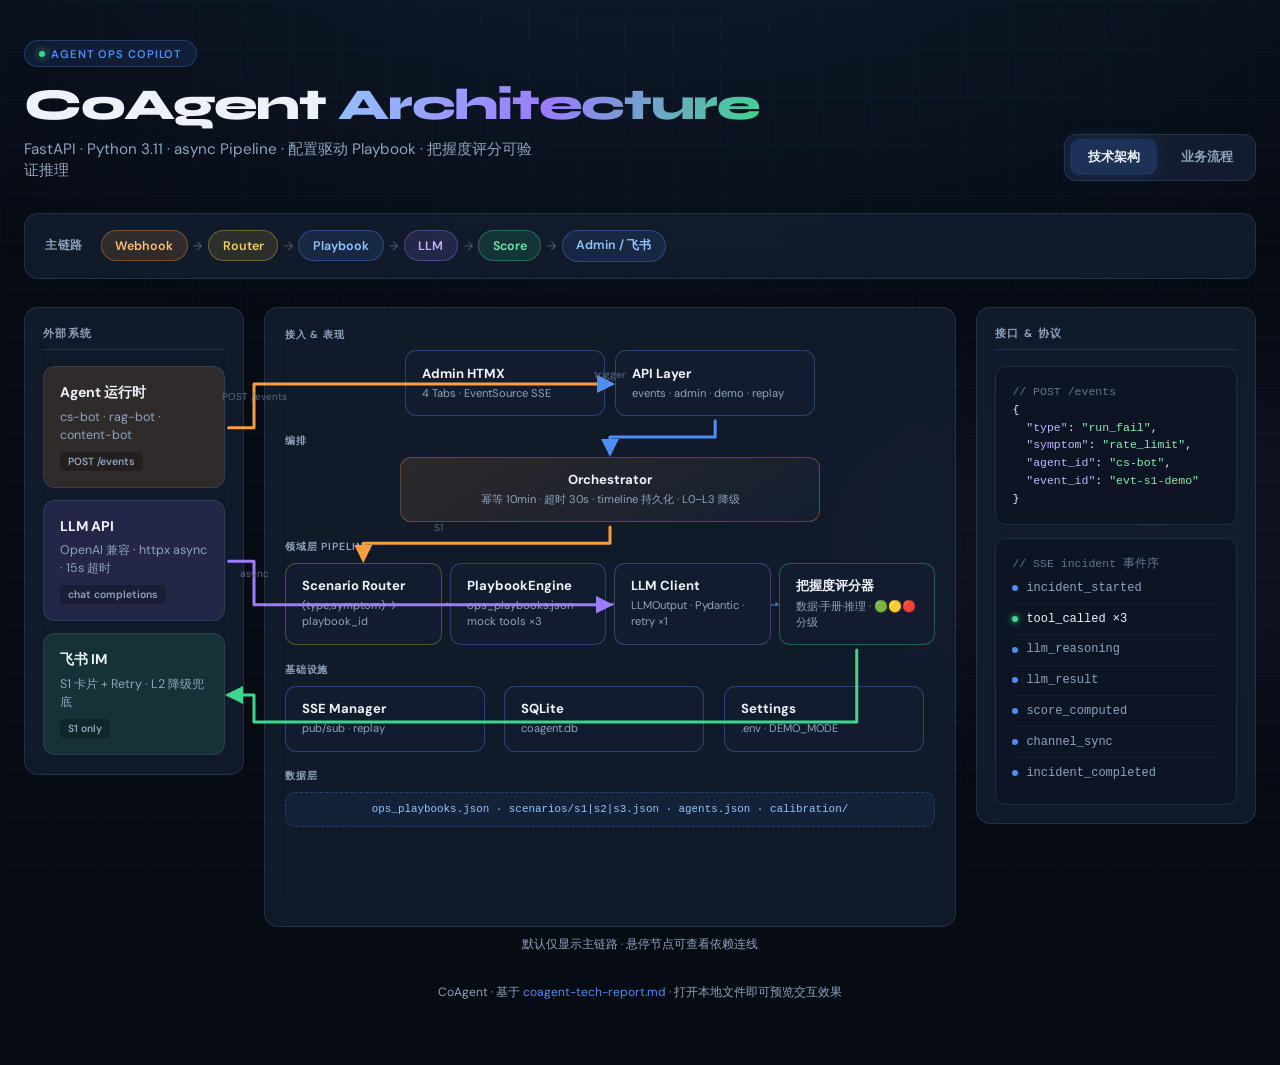
==== docs/diagrams/coagent-architecture.html @ 75ceb6d6 "docs: 中文化开发部署测试文档 与介绍材料术语保持一致，便于本地演示与验收时直接对照中文表述。  Co-authored-by: Cursor <cursoragent@cursor.com>" ====
<!DOCTYPE html>
<html lang="zh-CN">
<head>
  <meta charset="UTF-8" />
  <meta name="viewport" content="width=device-width, initial-scale=1.0" />
  <title>CoAgent · 技术架构</title>
  <link rel="preconnect" href="https://fonts.googleapis.com" />
  <link rel="preconnect" href="https://fonts.gstatic.com" crossorigin />
  <link href="https://fonts.googleapis.com/css2?family=DM+Sans:ital,opsz,wght@0,9..40,400;0,9..40,500;0,9..40,600;0,9..40,700;1,9..40,400&family=Syne:wght@600;700;800&display=swap" rel="stylesheet" />
  <style>
    :root {
      --bg: #070b12;
      --bg-grid: rgba(59, 130, 246, 0.04);
      --surface: rgba(22, 32, 50, 0.72);
      --surface-solid: #121c2e;
      --border: rgba(100, 130, 180, 0.22);
      --text: #eef2f8;
      --muted: #8fa3be;
      --accent: #4d8ef7;
      --accent-glow: rgba(77, 142, 247, 0.35);
      --orange: #f59e42;
      --orange-soft: rgba(245, 158, 66, 0.14);
      --purple: #9b7bff;
      --purple-soft: rgba(155, 123, 255, 0.14);
      --green: #3dd68c;
      --green-soft: rgba(61, 214, 140, 0.14);
      --yellow: #e8c547;
      --yellow-soft: rgba(232, 197, 71, 0.12);
      --code-bg: #0d1524;
      --radius: 14px;
      --font: "DM Sans", "PingFang SC", "Hiragino Sans GB", sans-serif;
      --display: "Syne", "PingFang SC", sans-serif;
    }

    * { box-sizing: border-box; margin: 0; padding: 0; }

    body {
      font-family: var(--font);
      background: var(--bg);
      color: var(--text);
      min-height: 100vh;
      overflow-x: hidden;
    }

    body::before {
      content: "";
      position: fixed;
      inset: 0;
      background:
        radial-gradient(ellipse 80% 50% at 50% -10%, rgba(77, 142, 247, 0.12), transparent),
        radial-gradient(ellipse 40% 30% at 90% 60%, rgba(155, 123, 255, 0.08), transparent),
        linear-gradient(var(--bg-grid) 1px, transparent 1px),
        linear-gradient(90deg, var(--bg-grid) 1px, transparent 1px);
      background-size: auto, auto, 48px 48px, 48px 48px;
      pointer-events: none;
      z-index: 0;
    }

    .wrap {
      position: relative;
      z-index: 1;
      max-width: 1440px;
      margin: 0 auto;
      padding: 2.5rem 1.5rem 4rem;
    }

    /* ── Header ── */
    header {
      display: flex;
      flex-wrap: wrap;
      align-items: flex-end;
      justify-content: space-between;
      gap: 1.5rem;
      margin-bottom: 2rem;
    }

    .badge {
      display: inline-flex;
      align-items: center;
      gap: 0.4rem;
      font-size: 0.7rem;
      font-weight: 600;
      letter-spacing: 0.08em;
      text-transform: uppercase;
      color: var(--accent);
      background: rgba(77, 142, 247, 0.1);
      border: 1px solid rgba(77, 142, 247, 0.28);
      padding: 0.35rem 0.85rem;
      border-radius: 999px;
      margin-bottom: 0.85rem;
    }

    .badge-dot {
      width: 6px;
      height: 6px;
      border-radius: 50%;
      background: var(--green);
      box-shadow: 0 0 8px var(--green);
      animation: pulse 2s ease infinite;
    }

    @keyframes pulse {
      0%, 100% { opacity: 1; }
      50% { opacity: 0.45; }
    }

    h1 {
      font-family: var(--display);
      font-size: clamp(2rem, 4vw, 2.75rem);
      font-weight: 800;
      letter-spacing: -0.03em;
      line-height: 1.1;
    }

    h1 em {
      font-style: normal;
      background: linear-gradient(120deg, #93c5fd 0%, #9b7bff 50%, #3dd68c 100%);
      -webkit-background-clip: text;
      background-clip: text;
      color: transparent;
    }

    .subtitle {
      margin-top: 0.6rem;
      color: var(--muted);
      font-size: 0.95rem;
      max-width: 520px;
    }

    .view-tabs {
      display: flex;
      gap: 0.35rem;
      background: var(--surface-solid);
      border: 1px solid var(--border);
      border-radius: 12px;
      padding: 0.3rem;
    }

    .view-tabs button {
      font-family: var(--font);
      font-size: 0.82rem;
      font-weight: 600;
      padding: 0.55rem 1.1rem;
      border: none;
      border-radius: 9px;
      background: transparent;
      color: var(--muted);
      cursor: pointer;
      transition: all 0.2s;
    }

    .view-tabs button.active {
      background: rgba(77, 142, 247, 0.2);
      color: var(--text);
      box-shadow: 0 0 20px rgba(77, 142, 247, 0.15);
    }

    /* ── Pipeline strip ── */
    .pipeline-strip {
      display: flex;
      align-items: center;
      flex-wrap: wrap;
      gap: 0.35rem;
      margin-bottom: 1.75rem;
      padding: 1rem 1.25rem;
      background: var(--surface);
      backdrop-filter: blur(12px);
      border: 1px solid var(--border);
      border-radius: var(--radius);
    }

    .pipeline-label {
      font-size: 0.72rem;
      font-weight: 600;
      text-transform: uppercase;
      letter-spacing: 0.06em;
      color: var(--muted);
      margin-right: 0.75rem;
    }

    .chip {
      font-size: 0.78rem;
      font-weight: 600;
      padding: 0.4rem 0.85rem;
      border-radius: 999px;
      border: 1px solid transparent;
      cursor: default;
      transition: transform 0.2s, box-shadow 0.2s;
    }

    .chip:hover { transform: translateY(-2px); }

    .chip.orange { background: var(--orange-soft); border-color: rgba(245,158,66,0.35); color: #fbbf72; }
    .chip.yellow { background: var(--yellow-soft); border-color: rgba(232,197,71,0.35); color: #f0d060; }
    .chip.blue { background: rgba(77,142,247,0.12); border-color: rgba(77,142,247,0.35); color: #93c5fd; }
    .chip.purple { background: var(--purple-soft); border-color: rgba(155,123,255,0.35); color: #c4b5fd; }
    .chip.green { background: var(--green-soft); border-color: rgba(61,214,140,0.35); color: #6ee7a8; }

    .arrow-sep {
      color: var(--muted);
      font-size: 0.75rem;
      opacity: 0.5;
      user-select: none;
    }

    /* ── Main canvas ── */
    .canvas {
      display: none;
      position: relative;
    }

    .canvas.active { display: block; }

    .arch-canvas {
      position: relative;
    }

    .arch-grid {
      display: grid;
      grid-template-columns: 220px 1fr 280px;
      gap: 1.25rem;
      align-items: start;
      position: relative;
      z-index: 1;
    }

    @media (max-width: 1100px) {
      .arch-grid { grid-template-columns: 1fr; }
    }

    .panel {
      background: var(--surface);
      backdrop-filter: blur(14px);
      border: 1px solid var(--border);
      border-radius: var(--radius);
      padding: 1.15rem;
    }

    .panel-title {
      font-size: 0.68rem;
      font-weight: 700;
      text-transform: uppercase;
      letter-spacing: 0.1em;
      color: var(--muted);
      margin-bottom: 1rem;
      padding-bottom: 0.5rem;
      border-bottom: 1px solid var(--border);
    }

    /* External nodes */
    .ext-node {
      position: relative;
      z-index: 3;
      padding: 1rem;
      border-radius: 12px;
      border: 1px solid var(--border);
      margin-bottom: 0.75rem;
      cursor: pointer;
      transition: border-color 0.25s, box-shadow 0.25s, transform 0.25s;
    }

    .ext-node:last-child { margin-bottom: 0; }

    .ext-node:hover, .ext-node.highlight {
      transform: translateX(4px);
      box-shadow: -4px 0 0 var(--accent);
    }

    .ext-node.orange { background: var(--orange-soft); }
    .ext-node.purple { background: var(--purple-soft); }
    .ext-node.green { background: var(--green-soft); }

    .ext-node h3 {
      font-size: 0.88rem;
      font-weight: 700;
      margin-bottom: 0.35rem;
    }

    .ext-node p {
      font-size: 0.78rem;
      color: var(--muted);
      line-height: 1.45;
    }

    .ext-node .tag {
      display: inline-block;
      margin-top: 0.5rem;
      font-size: 0.65rem;
      font-weight: 600;
      padding: 0.2rem 0.5rem;
      border-radius: 4px;
      background: rgba(0,0,0,0.25);
      color: var(--muted);
    }

    /* CoAgent core */
    .core {
      position: relative;
      padding: 1.25rem;
      min-height: 620px;
    }

    .layer {
      margin-bottom: 1.1rem;
    }

    .layer-label {
      font-size: 0.65rem;
      font-weight: 600;
      text-transform: uppercase;
      letter-spacing: 0.08em;
      color: var(--muted);
      margin-bottom: 0.55rem;
    }

    .layer-row {
      display: flex;
      flex-wrap: wrap;
      gap: 0.65rem;
      justify-content: center;
    }

    .node {
      position: relative;
      z-index: 3;
      min-width: 130px;
      max-width: 200px;
      flex: 1;
      padding: 0.85rem 1rem;
      border-radius: 11px;
      border: 1px solid var(--border);
      background: var(--surface-solid);
      cursor: pointer;
      transition: all 0.25s;
    }

    .node:hover, .node.highlight {
      border-color: var(--accent);
      box-shadow: 0 0 24px var(--accent-glow);
      z-index: 2;
    }

    .node.hero {
      flex: 1 1 100%;
      max-width: 420px;
      text-align: center;
      border-color: rgba(245, 158, 66, 0.4);
      background: linear-gradient(145deg, rgba(245,158,66,0.12), rgba(22,32,50,0.9));
    }

    .node.hero.highlight {
      box-shadow: 0 0 32px rgba(245, 158, 66, 0.25);
      border-color: var(--orange);
    }

    .node-name {
      font-size: 0.82rem;
      font-weight: 700;
      margin-bottom: 0.25rem;
    }

    .node-desc {
      font-size: 0.7rem;
      color: var(--muted);
      line-height: 1.4;
    }

    .node.orange { border-color: rgba(245,158,66,0.3); }
    .node.yellow { border-color: rgba(232,197,71,0.3); }
    .node.blue { border-color: rgba(77,142,247,0.35); }
    .node.purple { border-color: rgba(155,123,255,0.35); }
    .node.green { border-color: rgba(61,214,140,0.35); }

    .pipeline-row {
      display: grid;
      grid-template-columns: repeat(4, 1fr);
      gap: 0.5rem;
      position: relative;
      z-index: 3;
    }

    .pipeline-track {
      position: relative;
    }

    .pipeline-track::before {
      content: "";
      position: absolute;
      left: 6%;
      right: 6%;
      top: 50%;
      height: 2px;
      background: linear-gradient(
        90deg,
        rgba(77, 142, 247, 0.05),
        rgba(77, 142, 247, 0.45) 20%,
        rgba(77, 142, 247, 0.45) 80%,
        rgba(77, 142, 247, 0.05)
      );
      z-index: 1;
      pointer-events: none;
    }

    .pipeline-row .node:not(:last-child)::after {
      content: "▸";
      position: absolute;
      right: -0.62rem;
      top: 50%;
      transform: translateY(-52%);
      font-size: 0.65rem;
      color: rgba(147, 197, 253, 0.55);
      z-index: 4;
      pointer-events: none;
    }

    .arch-hint {
      margin-top: 0.65rem;
      font-size: 0.72rem;
      color: var(--muted);
      text-align: center;
    }

    @media (max-width: 700px) {
      .pipeline-row { grid-template-columns: 1fr 1fr; }
    }

    .pipeline-row .node { max-width: none; min-width: 0; }

    .infra-row {
      display: grid;
      grid-template-columns: repeat(3, 1fr);
      gap: 0.5rem;
    }

    .data-bar {
      position: relative;
      z-index: 3;
      margin-top: 0.5rem;
      padding: 0.65rem 1rem;
      border-radius: 10px;
      background: rgba(77, 142, 247, 0.08);
      border: 1px dashed rgba(77, 142, 247, 0.3);
      font-size: 0.68rem;
      color: #93c5fd;
      text-align: center;
      font-family: ui-monospace, "Cascadia Code", monospace;
    }

    /* SVG overlay — behind nodes */
    .svg-layer {
      position: absolute;
      inset: 0;
      width: 100%;
      height: 100%;
      pointer-events: none;
      overflow: visible;
      z-index: 2;
    }

    .flow-line {
      fill: none;
      stroke-linecap: round;
      stroke-linejoin: round;
      transition: opacity 0.25s, stroke-width 0.25s;
    }

    .flow-line.kind-primary {
      stroke-width: 2.5;
      opacity: 0.72;
    }

    .flow-line.kind-secondary,
    .flow-line.kind-feedback {
      stroke-width: 1.5;
      opacity: 0;
      stroke-dasharray: 5 6;
      transition: opacity 0.2s;
    }

    .flow-line.kind-secondary.show,
    .flow-line.kind-feedback.show {
      opacity: 0.45;
    }

    .flow-line.kind-external {
      stroke-width: 2;
      opacity: 0.55;
    }

    .flow-line.dimmed { opacity: 0.08 !important; }

    .flow-line.lit {
      opacity: 1 !important;
      stroke-width: 3;
    }

    .flow-line.lit.kind-primary {
      stroke-dasharray: none;
    }

    .flow-line.lit.kind-primary.hover-flow {
      stroke-dasharray: 10 8;
      animation: dash 1s linear infinite;
    }

    @keyframes dash {
      to { stroke-dashoffset: -36; }
    }

    .edge-label {
      font-family: var(--font);
      font-size: 10px;
      fill: #64748b;
      opacity: 0;
      transition: opacity 0.25s;
    }

    .edge-label.lit { opacity: 0.9; }

    /* Protocol panel */
    .code-block {
      background: var(--code-bg);
      border: 1px solid var(--border);
      border-radius: 10px;
      padding: 1rem;
      margin-bottom: 0.85rem;
      font-family: ui-monospace, "Cascadia Code", "SF Mono", monospace;
      font-size: 0.72rem;
      line-height: 1.55;
      overflow-x: auto;
    }

    .code-block:last-child { margin-bottom: 0; }

    .code-block .kw { color: #7dd3fc; }
    .code-block .str { color: #86efac; }
    .code-block .key { color: #c4b5fd; }
    .code-block .cmt { color: #64748b; }

    .sse-list {
      list-style: none;
    }

    .sse-list li {
      display: flex;
      align-items: center;
      gap: 0.5rem;
      padding: 0.35rem 0;
      font-size: 0.75rem;
      color: var(--muted);
      border-bottom: 1px solid rgba(255,255,255,0.04);
    }

    .sse-list li:last-child { border-bottom: none; }

    .sse-dot {
      width: 6px;
      height: 6px;
      border-radius: 50%;
      background: var(--accent);
      flex-shrink: 0;
    }

    .sse-list li.active .sse-dot {
      background: var(--green);
      box-shadow: 0 0 6px var(--green);
    }

    .sse-list li.active { color: var(--text); }

    /* Business flow view */
    .flow-canvas {
      position: relative;
      padding: 2rem 1rem;
      min-height: 680px;
    }

    .flow-steps {
      display: flex;
      flex-direction: column;
      align-items: center;
      gap: 0;
      max-width: 420px;
      margin: 0 auto;
    }

    .flow-step {
      width: 100%;
      padding: 1rem 1.25rem;
      border-radius: 12px;
      border: 1px solid var(--border);
      background: var(--surface-solid);
      text-align: center;
      position: relative;
      transition: all 0.25s;
    }

    .flow-step:hover {
      border-color: var(--accent);
      box-shadow: 0 8px 32px rgba(0,0,0,0.3);
    }

    .flow-step h3 { font-size: 0.9rem; font-weight: 700; margin-bottom: 0.3rem; }
    .flow-step p { font-size: 0.75rem; color: var(--muted); line-height: 1.45; }

    .flow-connector {
      width: 2px;
      height: 28px;
      background: linear-gradient(to bottom, var(--accent), transparent);
      position: relative;
    }

    .flow-connector::after {
      content: "";
      position: absolute;
      bottom: 0;
      left: 50%;
      transform: translateX(-50%);
      border: 5px solid transparent;
      border-top-color: var(--accent);
      opacity: 0.6;
    }

    .branch-row {
      display: grid;
      grid-template-columns: repeat(3, 1fr);
      gap: 0.75rem;
      width: 100%;
      max-width: 720px;
      margin: 1rem auto 0;
    }

    @media (max-width: 640px) {
      .branch-row { grid-template-columns: 1fr; }
    }

    .branch-card {
      padding: 1rem;
      border-radius: 12px;
      border: 1px solid var(--border);
      text-align: center;
    }

    .branch-card.g { background: var(--green-soft); border-color: rgba(61,214,140,0.35); }
    .branch-card.y { background: var(--yellow-soft); border-color: rgba(232,197,71,0.35); }
    .branch-card.r { background: rgba(239,68,68,0.1); border-color: rgba(239,68,68,0.35); }

    .branch-card .score { font-family: var(--display); font-size: 1.5rem; font-weight: 800; }
    .branch-card.g .score { color: var(--green); }
    .branch-card.y .score { color: var(--yellow); }
    .branch-card.r .score { color: #f87171; }

    .branch-card h4 { font-size: 0.78rem; font-weight: 700; margin: 0.35rem 0; }
    .branch-card p { font-size: 0.72rem; color: var(--muted); }

    .side-card {
      position: absolute;
      right: 1rem;
      top: 50%;
      transform: translateY(-50%);
      width: 200px;
      padding: 1rem;
      background: var(--green-soft);
      border: 1px solid rgba(61,214,140,0.35);
      border-radius: 12px;
    }

    @media (max-width: 900px) {
      .side-card { position: static; transform: none; margin: 1rem auto; width: 100%; max-width: 320px; }
    }

    .metrics-float {
      position: absolute;
      left: 1rem;
      top: 1rem;
      padding: 1rem;
      background: var(--code-bg);
      border: 1px solid var(--border);
      border-radius: 12px;
      font-size: 0.75rem;
    }

    .metrics-float div { margin: 0.25rem 0; color: var(--muted); }
    .metrics-float strong { color: var(--text); }

    footer {
      margin-top: 2rem;
      text-align: center;
      font-size: 0.75rem;
      color: var(--muted);
    }

    footer a { color: var(--accent); text-decoration: none; }
  </style>
</head>
<body>
  <div class="wrap">
    <header>
      <div>
        <div class="badge"><span class="badge-dot"></span> Agent Ops Copilot</div>
        <h1>CoAgent <em>Architecture</em></h1>
        <p class="subtitle">FastAPI · Python 3.11 · async Pipeline · 配置驱动 Playbook · 把握度评分可验证推理</p>
      </div>
      <div class="view-tabs" role="tablist">
        <button type="button" class="active" data-view="arch" role="tab" aria-selected="true">技术架构</button>
        <button type="button" data-view="flow" role="tab" aria-selected="false">业务流程</button>
      </div>
    </header>

    <div class="pipeline-strip" id="pipelineStrip">
      <span class="pipeline-label">主链路</span>
      <span class="chip orange" data-link="agent">Webhook</span>
      <span class="arrow-sep">→</span>
      <span class="chip yellow" data-link="router">Router</span>
      <span class="arrow-sep">→</span>
      <span class="chip blue" data-link="playbook">Playbook</span>
      <span class="arrow-sep">→</span>
      <span class="chip purple" data-link="llm">LLM</span>
      <span class="arrow-sep">→</span>
      <span class="chip green" data-link="scorer">Score</span>
      <span class="arrow-sep">→</span>
      <span class="chip blue" data-link="admin">Admin / 飞书</span>
    </div>

    <!-- Architecture View -->
    <section class="canvas active" id="view-arch" aria-label="技术架构">
      <div class="arch-canvas" id="archCanvas">
      <svg class="svg-layer" id="archSvg" aria-hidden="true"></svg>
      <div class="arch-grid">
        <aside class="panel">
          <div class="panel-title">外部系统</div>
          <div class="ext-node orange" data-node="agent" tabindex="0">
            <h3>Agent 运行时</h3>
            <p>cs-bot · rag-bot · content-bot</p>
            <span class="tag">POST /events</span>
          </div>
          <div class="ext-node purple" data-node="llm-ext" tabindex="0">
            <h3>LLM API</h3>
            <p>OpenAI 兼容 · httpx async · 15s 超时</p>
            <span class="tag">chat completions</span>
          </div>
          <div class="ext-node green" data-node="feishu" tabindex="0">
            <h3>飞书 IM</h3>
            <p>S1 卡片 + Retry · L2 降级兜底</p>
            <span class="tag">S1 only</span>
          </div>
        </aside>

        <div class="panel core" id="corePanel">

          <div class="layer">
            <div class="layer-label">接入 & 表现</div>
            <div class="layer-row">
              <div class="node blue" data-node="admin" tabindex="0">
                <div class="node-name">Admin HTMX</div>
                <div class="node-desc">4 Tabs · EventSource SSE</div>
              </div>
              <div class="node blue" data-node="api" tabindex="0">
                <div class="node-name">API Layer</div>
                <div class="node-desc">events · admin · demo · replay</div>
              </div>
            </div>
          </div>

          <div class="layer">
            <div class="layer-label">编排</div>
            <div class="layer-row">
              <div class="node hero orange" data-node="orch" tabindex="0">
                <div class="node-name">Orchestrator</div>
                <div class="node-desc">幂等 10min · 超时 30s · timeline 持久化 · L0–L3 降级</div>
              </div>
            </div>
          </div>

          <div class="layer">
            <div class="layer-label">领域层 Pipeline</div>
            <div class="pipeline-track">
            <div class="pipeline-row">
              <div class="node yellow" data-node="router" tabindex="0">
                <div class="node-name">Scenario Router</div>
                <div class="node-desc">(type,symptom) → playbook_id</div>
              </div>
              <div class="node blue" data-node="playbook" tabindex="0">
                <div class="node-name">PlaybookEngine</div>
                <div class="node-desc">ops_playbooks.json · mock tools ×3</div>
              </div>
              <div class="node purple" data-node="llm" tabindex="0">
                <div class="node-name">LLM Client</div>
                <div class="node-desc">LLMOutput · Pydantic · retry ×1</div>
              </div>
              <div class="node green" data-node="scorer" tabindex="0">
                <div class="node-name">把握度评分器</div>
                <div class="node-desc">数据·手册·推理 · 🟢🟡🔴 分级</div>
              </div>
            </div>
            </div>
          </div>

          <div class="layer">
            <div class="layer-label">基础设施</div>
            <div class="infra-row">
              <div class="node blue" data-node="sse" tabindex="0">
                <div class="node-name">SSE Manager</div>
                <div class="node-desc">pub/sub · replay</div>
              </div>
              <div class="node blue" data-node="db" tabindex="0">
                <div class="node-name">SQLite</div>
                <div class="node-desc">coagent.db</div>
              </div>
              <div class="node blue" data-node="config" tabindex="0">
                <div class="node-name">Settings</div>
                <div class="node-desc">.env · DEMO_MODE</div>
              </div>
            </div>
          </div>

          <div class="layer">
            <div class="layer-label">数据层</div>
            <div class="data-bar" data-node="data">ops_playbooks.json · scenarios/s1|s2|s3.json · agents.json · calibration/</div>
          </div>
        </div>

        <aside class="panel">
          <div class="panel-title">接口 & 协议</div>
          <div class="code-block">
            <span class="cmt">// POST /events</span><br />
            {<br />
            &nbsp;&nbsp;<span class="key">"type"</span>: <span class="str">"run_fail"</span>,<br />
            &nbsp;&nbsp;<span class="key">"symptom"</span>: <span class="str">"rate_limit"</span>,<br />
            &nbsp;&nbsp;<span class="key">"agent_id"</span>: <span class="str">"cs-bot"</span>,<br />
            &nbsp;&nbsp;<span class="key">"event_id"</span>: <span class="str">"evt-s1-demo"</span><br />
            }
          </div>
          <div class="code-block">
            <span class="cmt">// SSE incident 事件序</span>
            <ul class="sse-list" id="sseList">
              <li data-sse="0"><span class="sse-dot"></span>incident_started</li>
              <li data-sse="1"><span class="sse-dot"></span>tool_called ×3</li>
              <li data-sse="2"><span class="sse-dot"></span>llm_reasoning</li>
              <li data-sse="3"><span class="sse-dot"></span>llm_result</li>
              <li data-sse="4"><span class="sse-dot"></span>score_computed</li>
              <li data-sse="5"><span class="sse-dot"></span>channel_sync</li>
              <li data-sse="6"><span class="sse-dot"></span>incident_completed</li>
            </ul>
          </div>
        </aside>
      </div>
      <p class="arch-hint">默认仅显示主链路 · 悬停节点可查看依赖连线</p>
      </div>
    </section>

    <!-- Business Flow View -->
    <section class="canvas" id="view-flow" aria-label="业务流程">
      <div class="panel flow-canvas">
        <div class="metrics-float">
          <div><strong>S1</strong> 87 · executable</div>
          <div><strong>S2</strong> 72 · needs_confirmation</div>
          <div><strong>S3</strong> 58 · escalate</div>
          <div style="margin-top:0.5rem;font-size:0.68rem">耗时 ~8–15s</div>
        </div>

        <div class="flow-steps">
          <div class="flow-step" style="border-color:rgba(245,158,66,0.35);background:var(--orange-soft)">
            <h3>运维 / Webhook</h3>
            <p>POST /events · POST /admin/trigger/s1</p>
          </div>
          <div class="flow-connector"></div>
          <div class="flow-step" style="border-color:rgba(232,197,71,0.35);background:var(--yellow-soft)">
            <h3>幂等检查</h3>
            <p>event_id 10min → duplicate?</p>
          </div>
          <div class="flow-connector"></div>
          <div class="flow-step" style="border-color:rgba(232,197,71,0.35);background:var(--yellow-soft)">
            <h3>Scenario Router</h3>
            <p>rate_limit → cs_rate_limit · empty_retrieval → rag · over_budget → cost</p>
          </div>
          <div class="flow-connector"></div>
          <div class="flow-step">
            <h3>PlaybookEngine</h3>
            <p>query_agent_metrics · query_agent_config · search_ops_playbook</p>
          </div>
          <div class="flow-connector"></div>
          <div class="flow-step" style="border-color:rgba(155,123,255,0.35);background:var(--purple-soft)">
            <h3>LLM Client</h3>
            <p>reasoning_chain ≥3 · steps · retry_recommended</p>
          </div>
          <div class="flow-connector"></div>
          <div class="flow-step" style="border-color:rgba(61,214,140,0.35);background:var(--green-soft)">
            <h3>把握度评分</h3>
            <p>D×0.35 + P×0.35 + C×0.30 → grade</p>
          </div>
        </div>

        <div class="branch-row">
          <div class="branch-card g">
            <div class="score">87</div>
            <h4>executable</h4>
            <p>Score ≥80 · 一键 Retry</p>
          </div>
          <div class="branch-card y">
            <div class="score">72</div>
            <h4>needs_confirmation</h4>
            <p>60–79 · 禁止 Retry</p>
          </div>
          <div class="branch-card r">
            <div class="score">58</div>
            <h4>escalate</h4>
            <p>&lt;60 · @负责人升级</p>
          </div>
        </div>

        <div class="side-card">
          <h4 style="font-size:0.85rem;margin-bottom:0.35rem">飞书 S1</h4>
          <p style="font-size:0.72rem;color:var(--muted)">卡片 + Retry · channel_sync · L2 降级</p>
        </div>
      </div>
    </section>

    <footer>
      CoAgent · 基于 <a href="../intro/coagent-tech-report.md">coagent-tech-report.md</a> · 打开本地文件即可预览交互效果
    </footer>
  </div>

  <script>
    const LINKS = {
      agent: ["agent", "api", "orch"],
      admin: ["admin", "api", "sse"],
      api: ["api", "orch", "agent"],
      orch: ["orch", "router", "sse", "db", "api"],
      router: ["router", "playbook", "orch"],
      playbook: ["playbook", "llm", "data", "router"],
      llm: ["llm", "llm-ext", "scorer", "playbook"],
      scorer: ["scorer", "db", "feishu", "llm", "admin"],
      sse: ["sse", "admin", "orch"],
      db: ["db", "orch", "scorer"],
      "llm-ext": ["llm", "llm-ext"],
      feishu: ["scorer", "feishu"],
      data: ["playbook", "data"],
      config: ["config", "playbook"],
    };

    /** always=true 默认显示；false 仅悬停相关节点时显示 */
    const EDGES = [
      { id: "e1", from: "agent", to: "api", fromSide: "right", toSide: "left", kind: "external", color: "#f59e42", label: "POST /events", route: "cross-column", always: true },
      { id: "e2", from: "admin", to: "api", fromSide: "right", toSide: "left", kind: "primary", color: "#4d8ef7", label: "trigger", route: "horizontal", always: true },
      { id: "e3", from: "api", to: "orch", fromSide: "bottom", toSide: "top", kind: "primary", color: "#4d8ef7", route: "vertical", always: true },
      { id: "e4", from: "orch", to: "router", fromSide: "bottom", toSide: "top", kind: "primary", color: "#f59e42", route: "vertical", always: true },
      { id: "e8", from: "llm-ext", to: "llm", fromSide: "right", toSide: "left", kind: "external", color: "#9b7bff", label: "async", route: "cross-column", always: true },
      { id: "e9", from: "scorer", to: "feishu", fromSide: "bottom", toSide: "right", kind: "external", color: "#3dd68c", label: "S1", route: "scorer-feishu", always: true },
      { id: "e11", from: "sse", to: "admin", fromSide: "top", toSide: "bottom", kind: "feedback", color: "#64748b", label: "SSE", route: "left-rail", always: false },
      { id: "e10", from: "orch", to: "sse", fromSide: "bottom", toSide: "top", kind: "secondary", color: "#64748b", route: "right-rail", always: false },
      { id: "e12", from: "orch", to: "db", fromSide: "bottom", toSide: "top", kind: "secondary", color: "#64748b", route: "right-rail-db", always: false },
      { id: "e13", from: "playbook", to: "data", fromSide: "bottom", toSide: "top", kind: "secondary", color: "#64748b", route: "vertical", always: false },
    ];

    let activeNode = null;

    function nodeEl(id) {
      return document.querySelector(`[data-node="${id}"]`);
    }

    function anchor(id, side) {
      const el = nodeEl(id);
      const canvas = document.getElementById("archCanvas");
      if (!el || !canvas) return [0, 0];
      const r = el.getBoundingClientRect();
      const p = canvas.getBoundingClientRect();
      const pad = 4;
      const x = r.left - p.left;
      const y = r.top - p.top;
      const w = r.width;
      const h = r.height;
      switch (side) {
        case "top": return [x + w / 2, y - pad];
        case "bottom": return [x + w / 2, y + h + pad];
        case "left": return [x - pad, y + h / 2];
        case "right": return [x + w + pad, y + h / 2];
        default: return [x + w / 2, y + h / 2];
      }
    }

    function pathHorizontal(from, to) {
      const [x1, y1] = from;
      const [x2, y2] = to;
      const mid = (x1 + x2) / 2;
      return `M ${x1} ${y1} L ${mid} ${y1} L ${mid} ${y2} L ${x2} ${y2}`;
    }

    function getCoreBounds() {
      const core = document.getElementById("corePanel");
      const canvas = document.getElementById("archCanvas");
      if (!core || !canvas) return { left: 280, right: 900 };
      const c = core.getBoundingClientRect();
      const p = canvas.getBoundingClientRect();
      return { left: c.left - p.left, right: c.right - p.left };
    }

    function pathVertical(from, to) {
      const [x1, y1] = from;
      const [x2, y2] = to;
      const midY = y1 + (y2 - y1) * 0.5;
      if (Math.abs(x1 - x2) < 8) return `M ${x1} ${y1} L ${x2} ${y2}`;
      return `M ${x1} ${y1} L ${x1} ${midY} L ${x2} ${midY} L ${x2} ${y2}`;
    }

    function pathLeftRail(from, to) {
      const { left } = getCoreBounds();
      const rail = left + 14;
      const [x1, y1] = from;
      const [x2, y2] = to;
      return `M ${x1} ${y1} L ${rail} ${y1} L ${rail} ${y2} L ${x2} ${y2}`;
    }

    function pathRightRail(from, to, offset = 0) {
      const { right } = getCoreBounds();
      const rail = right - 14 - offset;
      const [x1, y1] = from;
      const [x2, y2] = to;
      return `M ${x1} ${y1} L ${rail} ${y1} L ${rail} ${y2} L ${x2} ${y2}`;
    }

    function pathScorerToFeishu(from, to) {
      const [x1, y1] = from;
      const [x2, y2] = to;
      const gutterX = getColumnGutter();
      const busY = y1 + 72;
      return `M ${x1} ${y1} L ${x1} ${busY} L ${gutterX} ${busY} L ${gutterX} ${y2} L ${x2} ${y2}`;
    }

    function buildPath(edge) {
      const from = anchor(edge.from, edge.fromSide);
      const to = anchor(edge.to, edge.toSide);
      switch (edge.route) {
        case "horizontal": return pathHorizontal(from, to);
        case "cross-column": return pathCrossColumn(from, to);
        case "scorer-feishu": return pathScorerToFeishu(from, to);
        case "left-rail": return pathLeftRail(from, to);
        case "right-rail": return pathRightRail(from, to, 0);
        case "right-rail-db": return pathRightRail(from, to, 28);
        case "vertical": return pathVertical(from, to);
        default: return pathVertical(from, to);
      }
    }

    function edgeVisible(edge, focusId) {
      if (edge.always) return true;
      if (!focusId) return false;
      const related = new Set([focusId, ...(LINKS[focusId] || [])]);
      return related.has(edge.from) || related.has(edge.to);
    }

    function getColumnGutter() {
      const aside = document.querySelector("#view-arch .arch-grid > aside.panel");
      const core = document.getElementById("corePanel");
      const canvas = document.getElementById("archCanvas");
      if (!aside || !core || !canvas) return 268;
      const a = aside.getBoundingClientRect();
      const c = core.getBoundingClientRect();
      const p = canvas.getBoundingClientRect();
      return (a.right + c.left) / 2 - p.left;
    }

    function pathViaGutter(from, to, gutterX) {
      const [x1, y1] = from;
      const [x2, y2] = to;
      return `M ${x1} ${y1} L ${gutterX} ${y1} L ${gutterX} ${y2} L ${x2} ${y2}`;
    }

    function pathCrossColumn(from, to) {
      return pathViaGutter(from, to, getColumnGutter());
    }

    function labelPoint(d) {
      const nums = d.match(/-?\d+\.?\d*/g).map(Number);
      if (nums.length < 4) return [0, 0];
      const mid = Math.floor(nums.length / 2);
      return [(nums[mid - 2] + nums[mid]) / 2, (nums[mid - 1] + nums[mid + 1]) / 2];
    }

    function renderEdges(focusId) {
      const svg = document.getElementById("archSvg");
      const canvas = document.getElementById("archCanvas");
      if (!svg || !canvas) return;

      const w = canvas.clientWidth;
      const h = canvas.clientHeight;
      svg.setAttribute("viewBox", `0 0 ${w} ${h}`);
      svg.setAttribute("width", w);
      svg.setAttribute("height", h);

      const defs = `<defs>
        <marker id="arrow" viewBox="0 0 10 10" refX="8" refY="5" markerWidth="6" markerHeight="6" orient="auto-start-reverse">
          <path d="M 0 0 L 10 5 L 0 10 z" fill="context-stroke"/>
        </marker>
      </defs>`;

      const parts = EDGES.filter(edge => edgeVisible(edge, focusId)).map(edge => {
        const d = buildPath(edge);
        const cls = `flow-line kind-${edge.kind} ${edge.always ? "lit" : "show"}`;
        let labels = "";
        if (edge.label) {
          const [lx, ly] = labelPoint(d);
          labels = `<text class="edge-label lit" x="${lx}" y="${ly - 6}" text-anchor="middle">${edge.label}</text>`;
        }
        return `<path class="${cls}" d="${d}" stroke="${edge.color}" marker-end="url(#arrow)" data-edge="${edge.id}"/>${labels}`;
      });

      svg.innerHTML = defs + parts.join("");
    }

    function highlight(nodeId) {
      activeNode = nodeId;
      document.querySelectorAll("[data-node]").forEach(el => {
        el.classList.toggle("highlight", el.dataset.node === nodeId || (LINKS[nodeId] || []).includes(el.dataset.node));
      });
      document.querySelectorAll(".chip[data-link]").forEach(el => {
        el.style.boxShadow = el.dataset.link === nodeId ? "0 0 16px var(--accent-glow)" : "";
        el.style.transform = el.dataset.link === nodeId ? "translateY(-2px) scale(1.05)" : "";
      });
      renderEdges(nodeId);
    }

    function clearHighlight() {
      activeNode = null;
      document.querySelectorAll(".highlight").forEach(el => el.classList.remove("highlight"));
      document.querySelectorAll(".chip[data-link]").forEach(el => {
        el.style.boxShadow = "";
        el.style.transform = "";
      });
      renderEdges(null);
    }

    document.querySelectorAll("[data-node], .chip[data-link]").forEach(el => {
      const id = el.dataset.node || el.dataset.link;
      el.addEventListener("mouseenter", () => highlight(id));
      el.addEventListener("focus", () => highlight(id));
      el.addEventListener("mouseleave", clearHighlight);
      el.addEventListener("blur", clearHighlight);
    });

    document.querySelectorAll(".view-tabs button").forEach(btn => {
      btn.addEventListener("click", () => {
        document.querySelectorAll(".view-tabs button").forEach(b => {
          b.classList.toggle("active", b === btn);
          b.setAttribute("aria-selected", b === btn);
        });
        document.querySelectorAll(".canvas").forEach(c => c.classList.remove("active"));
        document.getElementById("view-" + btn.dataset.view).classList.add("active");
        if (btn.dataset.view === "arch") requestAnimationFrame(() => renderEdges(activeNode));
      });
    });

    const sseItems = document.querySelectorAll("#sseList li");
    let sseIdx = 0;
    setInterval(() => {
      sseItems.forEach((li, i) => li.classList.toggle("active", i === sseIdx));
      sseIdx = (sseIdx + 1) % sseItems.length;
    }, 900);

    let resizeTimer;
    function onResize() {
      clearTimeout(resizeTimer);
      resizeTimer = setTimeout(() => renderEdges(activeNode), 80);
    }
    window.addEventListener("resize", onResize);
    window.addEventListener("load", () => renderEdges(null));
    requestAnimationFrame(() => renderEdges(null));
  </script>
</body>
</html>
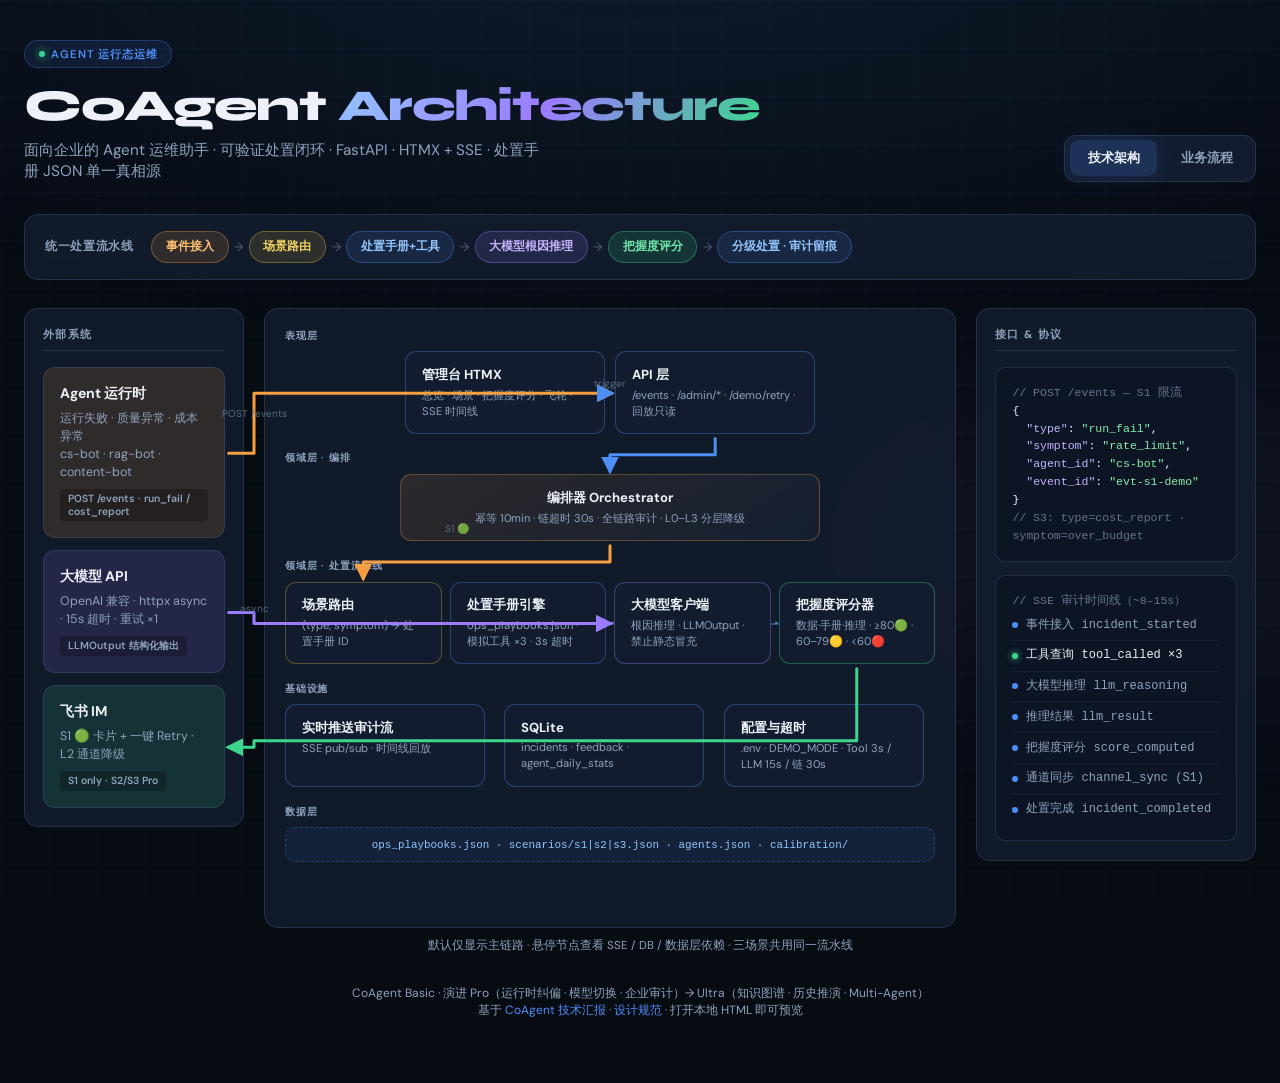
==== commit 4c81e886: "feat: 新增营销官网与 Ultra 能力，完善审计与架构文档 新增 website/ 静态营销站点（PagerDuty 叙事 + Palantir 企业风）；落地 Ultra 模块与审计日志 AP" ====
--- a/docs/diagrams/coagent-architecture.html
+++ b/docs/diagrams/coagent-architecture.html
@@ -697,9 +697,9 @@
   <div class="wrap">
     <header>
       <div>
-        <div class="badge"><span class="badge-dot"></span> Agent Ops Copilot</div>
+        <div class="badge"><span class="badge-dot"></span> Agent 运行态运维</div>
         <h1>CoAgent <em>Architecture</em></h1>
-        <p class="subtitle">FastAPI · Python 3.11 · async Pipeline · 配置驱动 Playbook · 把握度评分可验证推理</p>
+        <p class="subtitle">面向企业的 Agent 运维助手 · 可验证处置闭环 · FastAPI · HTMX + SSE · 处置手册 JSON 单一真相源</p>
       </div>
       <div class="view-tabs" role="tablist">
         <button type="button" class="active" data-view="arch" role="tab" aria-selected="true">技术架构</button>
@@ -708,18 +708,18 @@
     </header>
 
     <div class="pipeline-strip" id="pipelineStrip">
-      <span class="pipeline-label">主链路</span>
-      <span class="chip orange" data-link="agent">Webhook</span>
+      <span class="pipeline-label">统一处置流水线</span>
+      <span class="chip orange" data-link="agent">事件接入</span>
       <span class="arrow-sep">→</span>
-      <span class="chip yellow" data-link="router">Router</span>
+      <span class="chip yellow" data-link="router">场景路由</span>
       <span class="arrow-sep">→</span>
-      <span class="chip blue" data-link="playbook">Playbook</span>
+      <span class="chip blue" data-link="playbook">处置手册+工具</span>
       <span class="arrow-sep">→</span>
-      <span class="chip purple" data-link="llm">LLM</span>
+      <span class="chip purple" data-link="llm">大模型根因推理</span>
       <span class="arrow-sep">→</span>
-      <span class="chip green" data-link="scorer">Score</span>
+      <span class="chip green" data-link="scorer">把握度评分</span>
       <span class="arrow-sep">→</span>
-      <span class="chip blue" data-link="admin">Admin / 飞书</span>
+      <span class="chip blue" data-link="admin">分级处置 · 审计留痕</span>
     </div>
 
     <!-- Architecture View -->
@@ -731,66 +731,66 @@
           <div class="panel-title">外部系统</div>
           <div class="ext-node orange" data-node="agent" tabindex="0">
             <h3>Agent 运行时</h3>
-            <p>cs-bot · rag-bot · content-bot</p>
-            <span class="tag">POST /events</span>
+            <p>运行失败 · 质量异常 · 成本异常<br />cs-bot · rag-bot · content-bot</p>
+            <span class="tag">POST /events · run_fail / cost_report</span>
           </div>
           <div class="ext-node purple" data-node="llm-ext" tabindex="0">
-            <h3>LLM API</h3>
-            <p>OpenAI 兼容 · httpx async · 15s 超时</p>
-            <span class="tag">chat completions</span>
+            <h3>大模型 API</h3>
+            <p>OpenAI 兼容 · httpx async · 15s 超时 · 重试 ×1</p>
+            <span class="tag">LLMOutput 结构化输出</span>
           </div>
           <div class="ext-node green" data-node="feishu" tabindex="0">
             <h3>飞书 IM</h3>
-            <p>S1 卡片 + Retry · L2 降级兜底</p>
-            <span class="tag">S1 only</span>
+            <p>S1 🟢 卡片 + 一键 Retry · L2 通道降级</p>
+            <span class="tag">S1 only · S2/S3 Pro</span>
           </div>
         </aside>
 
         <div class="panel core" id="corePanel">
 
           <div class="layer">
-            <div class="layer-label">接入 & 表现</div>
+            <div class="layer-label">表现层</div>
             <div class="layer-row">
               <div class="node blue" data-node="admin" tabindex="0">
-                <div class="node-name">Admin HTMX</div>
-                <div class="node-desc">4 Tabs · EventSource SSE</div>
+                <div class="node-name">管理台 HTMX</div>
+                <div class="node-desc">总览 · 场景 · 把握度评分 · 飞轮 · SSE 时间线</div>
               </div>
               <div class="node blue" data-node="api" tabindex="0">
-                <div class="node-name">API Layer</div>
-                <div class="node-desc">events · admin · demo · replay</div>
+                <div class="node-name">API 层</div>
+                <div class="node-desc">/events · /admin/* · /demo/retry · 回放只读</div>
               </div>
             </div>
           </div>
 
           <div class="layer">
-            <div class="layer-label">编排</div>
+            <div class="layer-label">领域层 · 编排</div>
             <div class="layer-row">
               <div class="node hero orange" data-node="orch" tabindex="0">
-                <div class="node-name">Orchestrator</div>
-                <div class="node-desc">幂等 10min · 超时 30s · timeline 持久化 · L0–L3 降级</div>
+                <div class="node-name">编排器 Orchestrator</div>
+                <div class="node-desc">幂等 10min · 链超时 30s · 全链路审计 · L0–L3 分层降级</div>
               </div>
             </div>
           </div>
 
           <div class="layer">
-            <div class="layer-label">领域层 Pipeline</div>
+            <div class="layer-label">领域层 · 处置流水线</div>
             <div class="pipeline-track">
             <div class="pipeline-row">
               <div class="node yellow" data-node="router" tabindex="0">
-                <div class="node-name">Scenario Router</div>
-                <div class="node-desc">(type,symptom) → playbook_id</div>
+                <div class="node-name">场景路由</div>
+                <div class="node-desc">(type, symptom) → 处置手册 ID</div>
               </div>
               <div class="node blue" data-node="playbook" tabindex="0">
-                <div class="node-name">PlaybookEngine</div>
-                <div class="node-desc">ops_playbooks.json · mock tools ×3</div>
+                <div class="node-name">处置手册引擎</div>
+                <div class="node-desc">ops_playbooks.json · 模拟工具 ×3 · 3s 超时</div>
               </div>
               <div class="node purple" data-node="llm" tabindex="0">
-                <div class="node-name">LLM Client</div>
-                <div class="node-desc">LLMOutput · Pydantic · retry ×1</div>
+                <div class="node-name">大模型客户端</div>
+                <div class="node-desc">根因推理 · LLMOutput · 禁止静态冒充</div>
               </div>
               <div class="node green" data-node="scorer" tabindex="0">
                 <div class="node-name">把握度评分器</div>
-                <div class="node-desc">数据·手册·推理 · 🟢🟡🔴 分级</div>
+                <div class="node-desc">数据·手册·推理 · ≥80🟢 · 60–79🟡 · &lt;60🔴</div>
               </div>
             </div>
             </div>
@@ -800,16 +800,16 @@
             <div class="layer-label">基础设施</div>
             <div class="infra-row">
               <div class="node blue" data-node="sse" tabindex="0">
-                <div class="node-name">SSE Manager</div>
-                <div class="node-desc">pub/sub · replay</div>
+                <div class="node-name">实时推送审计流</div>
+                <div class="node-desc">SSE pub/sub · 时间线回放</div>
               </div>
               <div class="node blue" data-node="db" tabindex="0">
                 <div class="node-name">SQLite</div>
-                <div class="node-desc">coagent.db</div>
+                <div class="node-desc">incidents · feedback · agent_daily_stats</div>
               </div>
               <div class="node blue" data-node="config" tabindex="0">
-                <div class="node-name">Settings</div>
-                <div class="node-desc">.env · DEMO_MODE</div>
+                <div class="node-name">配置与超时</div>
+                <div class="node-desc">.env · DEMO_MODE · Tool 3s / LLM 15s / 链 30s</div>
               </div>
             </div>
           </div>
@@ -823,29 +823,30 @@
         <aside class="panel">
           <div class="panel-title">接口 & 协议</div>
           <div class="code-block">
-            <span class="cmt">// POST /events</span><br />
+            <span class="cmt">// POST /events — S1 限流</span><br />
             {<br />
             &nbsp;&nbsp;<span class="key">"type"</span>: <span class="str">"run_fail"</span>,<br />
             &nbsp;&nbsp;<span class="key">"symptom"</span>: <span class="str">"rate_limit"</span>,<br />
             &nbsp;&nbsp;<span class="key">"agent_id"</span>: <span class="str">"cs-bot"</span>,<br />
             &nbsp;&nbsp;<span class="key">"event_id"</span>: <span class="str">"evt-s1-demo"</span><br />
-            }
+            }<br />
+            <span class="cmt">// S3: type=cost_report · symptom=over_budget</span>
           </div>
           <div class="code-block">
-            <span class="cmt">// SSE incident 事件序</span>
+            <span class="cmt">// SSE 审计时间线（~8–15s）</span>
             <ul class="sse-list" id="sseList">
-              <li data-sse="0"><span class="sse-dot"></span>incident_started</li>
-              <li data-sse="1"><span class="sse-dot"></span>tool_called ×3</li>
-              <li data-sse="2"><span class="sse-dot"></span>llm_reasoning</li>
-              <li data-sse="3"><span class="sse-dot"></span>llm_result</li>
-              <li data-sse="4"><span class="sse-dot"></span>score_computed</li>
-              <li data-sse="5"><span class="sse-dot"></span>channel_sync</li>
-              <li data-sse="6"><span class="sse-dot"></span>incident_completed</li>
+              <li data-sse="0"><span class="sse-dot"></span>事件接入 incident_started</li>
+              <li data-sse="1"><span class="sse-dot"></span>工具查询 tool_called ×3</li>
+              <li data-sse="2"><span class="sse-dot"></span>大模型推理 llm_reasoning</li>
+              <li data-sse="3"><span class="sse-dot"></span>推理结果 llm_result</li>
+              <li data-sse="4"><span class="sse-dot"></span>把握度评分 score_computed</li>
+              <li data-sse="5"><span class="sse-dot"></span>通道同步 channel_sync (S1)</li>
+              <li data-sse="6"><span class="sse-dot"></span>处置完成 incident_completed</li>
             </ul>
           </div>
         </aside>
       </div>
-      <p class="arch-hint">默认仅显示主链路 · 悬停节点可查看依赖连线</p>
+      <p class="arch-hint">默认仅显示主链路 · 悬停节点查看 SSE / DB / 数据层依赖 · 三场景共用同一流水线</p>
       </div>
     </section>
 
@@ -853,71 +854,77 @@
     <section class="canvas" id="view-flow" aria-label="业务流程">
       <div class="panel flow-canvas">
         <div class="metrics-float">
-          <div><strong>S1</strong> 87 · executable</div>
-          <div><strong>S2</strong> 72 · needs_confirmation</div>
-          <div><strong>S3</strong> 58 · escalate</div>
-          <div style="margin-top:0.5rem;font-size:0.68rem">耗时 ~8–15s</div>
+          <div><strong>S1</strong> 限流 429 · <strong>87</strong> 🟢 可执行</div>
+          <div><strong>S2</strong> 空检索 · <strong>72</strong> 🟡 需确认</div>
+          <div><strong>S3</strong> 超预算 · <strong>58</strong> 🔴 需升级</div>
+          <div style="margin-top:0.5rem;font-size:0.68rem">三场景共用流水线 · 模拟 ~3ms / 真大模型 ~8–15s</div>
         </div>
 
         <div class="flow-steps">
           <div class="flow-step" style="border-color:rgba(245,158,66,0.35);background:var(--orange-soft)">
-            <h3>运维 / Webhook</h3>
-            <p>POST /events · POST /admin/trigger/s1</p>
+            <h3>事件接入</h3>
+            <p>POST /events 回调 · 管理台触发 S1/S2/S3</p>
           </div>
           <div class="flow-connector"></div>
           <div class="flow-step" style="border-color:rgba(232,197,71,0.35);background:var(--yellow-soft)">
             <h3>幂等检查</h3>
-            <p>event_id 10min → duplicate?</p>
+            <p>event_id 10min 去重 · 重复事件不重复推理</p>
           </div>
           <div class="flow-connector"></div>
           <div class="flow-step" style="border-color:rgba(232,197,71,0.35);background:var(--yellow-soft)">
-            <h3>Scenario Router</h3>
-            <p>rate_limit → cs_rate_limit · empty_retrieval → rag · over_budget → cost</p>
+            <h3>场景路由</h3>
+            <p>rate_limit → S1 · empty_retrieval → S2 · over_budget → S3</p>
           </div>
           <div class="flow-connector"></div>
           <div class="flow-step">
-            <h3>PlaybookEngine</h3>
-            <p>query_agent_metrics · query_agent_config · search_ops_playbook</p>
+            <h3>处置手册 + 工具</h3>
+            <p>metrics · config · ops_playbook · JSON 单一真相源</p>
           </div>
           <div class="flow-connector"></div>
           <div class="flow-step" style="border-color:rgba(155,123,255,0.35);background:var(--purple-soft)">
-            <h3>LLM Client</h3>
-            <p>reasoning_chain ≥3 · steps · retry_recommended</p>
+            <h3>大模型根因推理</h3>
+            <p>影响 · 假设 · reasoning_chain≥3 · 步骤 · retry_recommended</p>
           </div>
           <div class="flow-connector"></div>
           <div class="flow-step" style="border-color:rgba(61,214,140,0.35);background:var(--green-soft)">
             <h3>把握度评分</h3>
-            <p>D×0.35 + P×0.35 + C×0.30 → grade</p>
+            <p>round(100×(0.35×数据+0.35×手册+0.30×推理)) · 非大模型自报</p>
+          </div>
+          <div class="flow-connector"></div>
+          <div class="flow-step" style="border-color:rgba(77,142,247,0.35);background:rgba(77,142,247,0.1)">
+            <h3>分级处置 · 审计留痕</h3>
+            <p>SSE 实时时间线 · SQLite 持久化 · 回放只读（不调大模型）</p>
           </div>
         </div>
 
         <div class="branch-row">
           <div class="branch-card g">
             <div class="score">87</div>
-            <h4>executable</h4>
-            <p>Score ≥80 · 一键 Retry</p>
+            <h4>🟢 可执行</h4>
+            <p>S1 限流 · ≥80 · 敢重试 · 飞书卡片</p>
           </div>
           <div class="branch-card y">
             <div class="score">72</div>
-            <h4>needs_confirmation</h4>
-            <p>60–79 · 禁止 Retry</p>
+            <h4>🟡 需确认</h4>
+            <p>S2 空检索 · 60–79 · 禁止盲重试</p>
           </div>
           <div class="branch-card r">
             <div class="score">58</div>
-            <h4>escalate</h4>
-            <p>&lt;60 · @负责人升级</p>
+            <h4>🔴 需升级</h4>
+            <p>S3 超预算 · &lt;60 · @负责人止血</p>
           </div>
         </div>
 
         <div class="side-card">
-          <h4 style="font-size:0.85rem;margin-bottom:0.35rem">飞书 S1</h4>
-          <p style="font-size:0.72rem;color:var(--muted)">卡片 + Retry · channel_sync · L2 降级</p>
+          <h4 style="font-size:0.85rem;margin-bottom:0.35rem">人工把关 · 飞轮</h4>
+          <p style="font-size:0.72rem;color:var(--muted)">评分驱动动作权限 · S1 飞书 Retry · Tab4 👍/👎 反馈迭代</p>
         </div>
       </div>
     </section>
 
     <footer>
-      CoAgent · 基于 <a href="../intro/coagent-tech-report.md">coagent-tech-report.md</a> · 打开本地文件即可预览交互效果
+      CoAgent Basic · 演进 Pro（运行时纠偏 · 模型切换 · 企业审计）→ Ultra（知识图谱 · 历史推演 · Multi-Agent）<br />
+      基于 <a href="../intro/CoAgent%20%E6%8A%80%E6%9C%AF%E6%B1%87%E6%8A%A5.md">CoAgent 技术汇报</a> · <a href="../superpowers/specs/coagent-design-spec.md">设计规范</a> · 打开本地 HTML 即可预览
     </footer>
   </div>
 
@@ -946,7 +953,7 @@
       { id: "e3", from: "api", to: "orch", fromSide: "bottom", toSide: "top", kind: "primary", color: "#4d8ef7", route: "vertical", always: true },
       { id: "e4", from: "orch", to: "router", fromSide: "bottom", toSide: "top", kind: "primary", color: "#f59e42", route: "vertical", always: true },
       { id: "e8", from: "llm-ext", to: "llm", fromSide: "right", toSide: "left", kind: "external", color: "#9b7bff", label: "async", route: "cross-column", always: true },
-      { id: "e9", from: "scorer", to: "feishu", fromSide: "bottom", toSide: "right", kind: "external", color: "#3dd68c", label: "S1", route: "scorer-feishu", always: true },
+      { id: "e9", from: "scorer", to: "feishu", fromSide: "bottom", toSide: "right", kind: "external", color: "#3dd68c", label: "S1 🟢", route: "scorer-feishu", always: true },
       { id: "e11", from: "sse", to: "admin", fromSide: "top", toSide: "bottom", kind: "feedback", color: "#64748b", label: "SSE", route: "left-rail", always: false },
       { id: "e10", from: "orch", to: "sse", fromSide: "bottom", toSide: "top", kind: "secondary", color: "#64748b", route: "right-rail", always: false },
       { id: "e12", from: "orch", to: "db", fromSide: "bottom", toSide: "top", kind: "secondary", color: "#64748b", route: "right-rail-db", always: false },
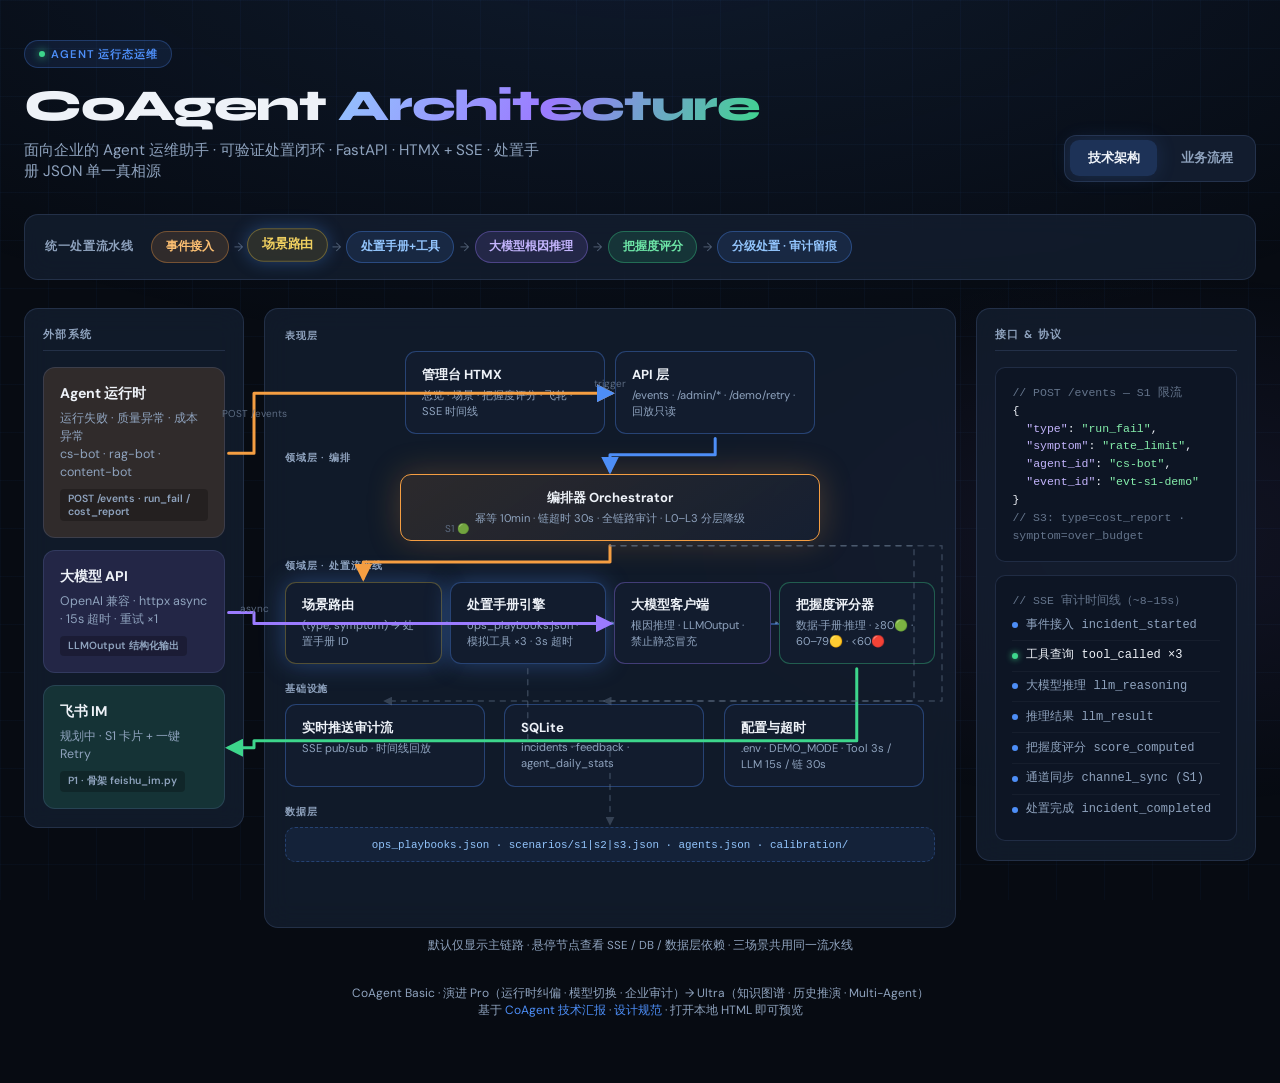
==== commit c3337bf7: "docs: 同步文档并重写 README 产品叙事 对齐开发文档、架构图与 intro 材料至当前实现；标注飞书 IM 为规划中； 重写 README 提升可读性，实现细节下沉至 dev-deploy" ====
--- a/docs/diagrams/coagent-architecture.html
+++ b/docs/diagrams/coagent-architecture.html
@@ -190,6 +190,11 @@
 
     .chip:hover { transform: translateY(-2px); }
 
+    .chip.pipeline-active {
+      transform: translateY(-2px) scale(1.05);
+      box-shadow: 0 0 16px var(--accent-glow);
+    }
+
     .chip.orange { background: var(--orange-soft); border-color: rgba(245,158,66,0.35); color: #fbbf72; }
     .chip.yellow { background: var(--yellow-soft); border-color: rgba(232,197,71,0.35); color: #f0d060; }
     .chip.blue { background: rgba(77,142,247,0.12); border-color: rgba(77,142,247,0.35); color: #93c5fd; }
@@ -741,8 +746,8 @@
           </div>
           <div class="ext-node green" data-node="feishu" tabindex="0">
             <h3>飞书 IM</h3>
-            <p>S1 🟢 卡片 + 一键 Retry · L2 通道降级</p>
-            <span class="tag">S1 only · S2/S3 Pro</span>
+            <p>规划中 · S1 卡片 + 一键 Retry</p>
+            <span class="tag">P1 · 骨架 feishu_im.py</span>
           </div>
         </aside>
 
@@ -901,7 +906,7 @@
           <div class="branch-card g">
             <div class="score">87</div>
             <h4>🟢 可执行</h4>
-            <p>S1 限流 · ≥80 · 敢重试 · 飞书卡片</p>
+            <p>S1 限流 · ≥80 · 敢重试 · 管理台一键重试</p>
           </div>
           <div class="branch-card y">
             <div class="score">72</div>
@@ -917,7 +922,7 @@
 
         <div class="side-card">
           <h4 style="font-size:0.85rem;margin-bottom:0.35rem">人工把关 · 飞轮</h4>
-          <p style="font-size:0.72rem;color:var(--muted)">评分驱动动作权限 · S1 飞书 Retry · Tab4 👍/👎 反馈迭代</p>
+          <p style="font-size:0.72rem;color:var(--muted)">评分驱动动作权限 · Tab2 模拟 Retry · Tab3 👍/👎 反馈迭代</p>
         </div>
       </div>
     </section>
@@ -1131,18 +1136,58 @@
       activeNode = null;
       document.querySelectorAll(".highlight").forEach(el => el.classList.remove("highlight"));
       document.querySelectorAll(".chip[data-link]").forEach(el => {
+        el.classList.remove("pipeline-active");
         el.style.boxShadow = "";
         el.style.transform = "";
       });
       renderEdges(null);
     }
 
+    const PIPELINE_STEPS = ["agent", "router", "playbook", "llm", "scorer", "admin"];
+    let pipelineIdx = 0;
+    let pipelineAutoPlay = true;
+
+    function setPipelineChipActive(linkId) {
+      document.querySelectorAll(".chip[data-link]").forEach(el => {
+        el.classList.toggle("pipeline-active", !!linkId && el.dataset.link === linkId);
+        if (linkId && el.dataset.link === linkId) {
+          el.style.boxShadow = "0 0 16px var(--accent-glow)";
+          el.style.transform = "translateY(-2px) scale(1.05)";
+        } else {
+          el.style.boxShadow = "";
+          el.style.transform = "";
+        }
+      });
+    }
+
+    function tickPipelineAutoPlay() {
+      if (!pipelineAutoPlay) return;
+      const step = PIPELINE_STEPS[pipelineIdx];
+      highlight(step);
+      setPipelineChipActive(step);
+      pipelineIdx = (pipelineIdx + 1) % PIPELINE_STEPS.length;
+    }
+
     document.querySelectorAll("[data-node], .chip[data-link]").forEach(el => {
       const id = el.dataset.node || el.dataset.link;
-      el.addEventListener("mouseenter", () => highlight(id));
-      el.addEventListener("focus", () => highlight(id));
-      el.addEventListener("mouseleave", clearHighlight);
-      el.addEventListener("blur", clearHighlight);
+      el.addEventListener("mouseenter", () => {
+        pipelineAutoPlay = false;
+        highlight(id);
+        setPipelineChipActive(id);
+      });
+      el.addEventListener("focus", () => {
+        pipelineAutoPlay = false;
+        highlight(id);
+        setPipelineChipActive(id);
+      });
+      el.addEventListener("mouseleave", () => {
+        pipelineAutoPlay = true;
+        clearHighlight();
+      });
+      el.addEventListener("blur", () => {
+        pipelineAutoPlay = true;
+        clearHighlight();
+      });
     });
 
     document.querySelectorAll(".view-tabs button").forEach(btn => {
@@ -1164,6 +1209,9 @@
       sseIdx = (sseIdx + 1) % sseItems.length;
     }, 900);
 
+    setInterval(tickPipelineAutoPlay, 1200);
+    tickPipelineAutoPlay();
+
     let resizeTimer;
     function onResize() {
       clearTimeout(resizeTimer);
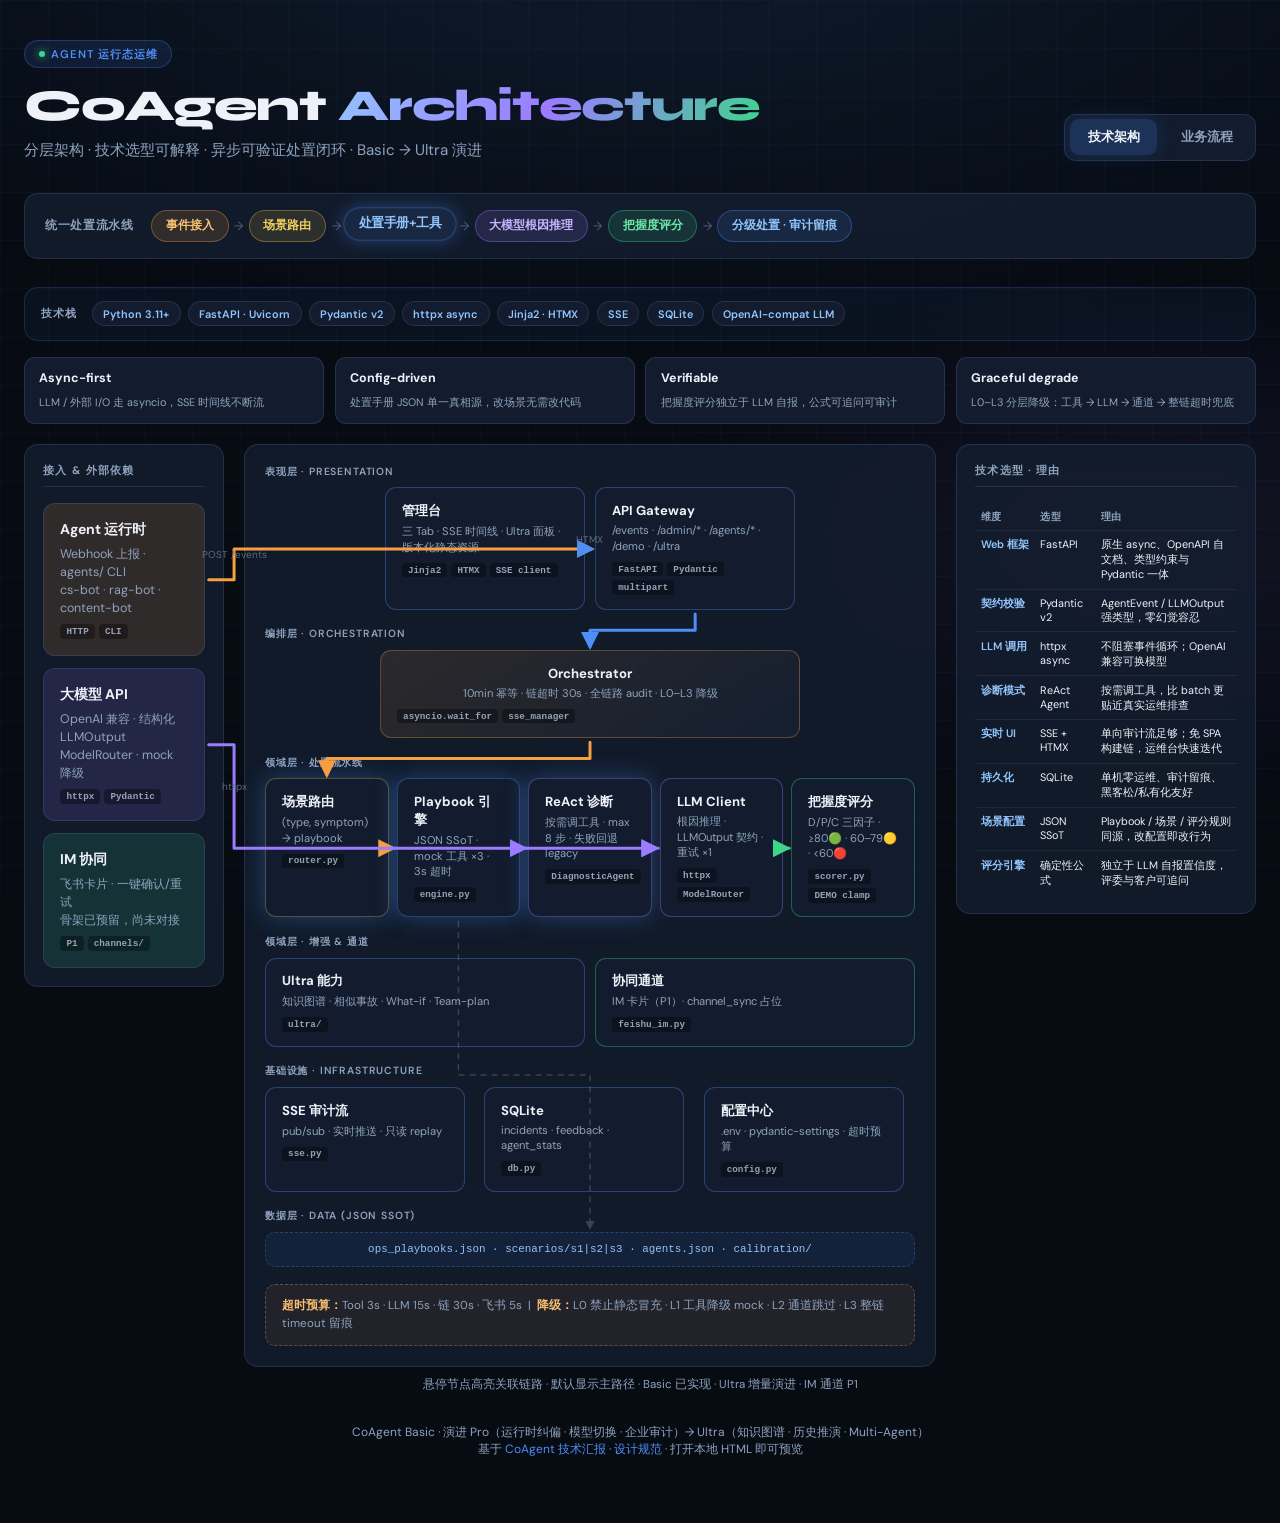
==== commit 4c9687c3: "docs: 重设计架构图并导出 PNG/GIF，精简 README 技术说明 架构 HTML 补充技术选型与分层深度；新增 export_diagrams 脚本与静态图； README 应用场景/架构" ====
--- a/docs/diagrams/coagent-architecture.html
+++ b/docs/diagrams/coagent-architecture.html
@@ -696,6 +696,151 @@
     }
 
     footer a { color: var(--accent); text-decoration: none; }
+
+    /* ── Tech stack & principles ── */
+    .tech-stack-bar {
+      display: flex;
+      flex-wrap: wrap;
+      gap: 0.45rem;
+      margin-bottom: 1rem;
+      padding: 0.85rem 1rem;
+      background: rgba(77, 142, 247, 0.06);
+      border: 1px solid rgba(77, 142, 247, 0.2);
+      border-radius: var(--radius);
+    }
+
+    .tech-stack-bar .stack-label {
+      font-size: 0.68rem;
+      font-weight: 700;
+      text-transform: uppercase;
+      letter-spacing: 0.08em;
+      color: var(--muted);
+      margin-right: 0.5rem;
+      align-self: center;
+    }
+
+    .tech-pill {
+      font-size: 0.68rem;
+      font-weight: 600;
+      padding: 0.28rem 0.65rem;
+      border-radius: 999px;
+      background: var(--surface-solid);
+      border: 1px solid var(--border);
+      color: #93c5fd;
+    }
+
+    .principles-grid {
+      display: grid;
+      grid-template-columns: repeat(4, 1fr);
+      gap: 0.65rem;
+      margin-bottom: 1.25rem;
+    }
+
+    @media (max-width: 900px) {
+      .principles-grid { grid-template-columns: 1fr 1fr; }
+    }
+
+    .principle-card {
+      padding: 0.75rem 0.9rem;
+      border-radius: 11px;
+      border: 1px solid var(--border);
+      background: var(--surface-solid);
+    }
+
+    .principle-card strong {
+      display: block;
+      font-size: 0.78rem;
+      margin-bottom: 0.25rem;
+      color: var(--text);
+    }
+
+    .principle-card span {
+      font-size: 0.68rem;
+      color: var(--muted);
+      line-height: 1.45;
+    }
+
+    .tech-tags {
+      display: flex;
+      flex-wrap: wrap;
+      gap: 0.25rem;
+      margin-top: 0.45rem;
+    }
+
+    .tech-tags span {
+      font-size: 0.58rem;
+      font-weight: 600;
+      padding: 0.12rem 0.38rem;
+      border-radius: 4px;
+      background: rgba(0, 0, 0, 0.35);
+      color: #94a3b8;
+      font-family: ui-monospace, monospace;
+    }
+
+    .arch-grid {
+      grid-template-columns: 200px 1fr 300px;
+    }
+
+    .core { min-height: 820px; }
+
+    .pipeline-row {
+      grid-template-columns: repeat(5, 1fr);
+    }
+
+    @media (max-width: 900px) {
+      .pipeline-row { grid-template-columns: 1fr 1fr; }
+    }
+
+    .layer-ultra .layer-row {
+      display: grid;
+      grid-template-columns: 1fr 1fr;
+      gap: 0.65rem;
+    }
+
+    .node.compact { min-width: 0; max-width: none; }
+
+    .rationale-table {
+      width: 100%;
+      border-collapse: collapse;
+      font-size: 0.68rem;
+    }
+
+    .rationale-table th,
+    .rationale-table td {
+      text-align: left;
+      padding: 0.4rem 0.35rem;
+      border-bottom: 1px solid rgba(255, 255, 255, 0.06);
+      vertical-align: top;
+    }
+
+    .rationale-table th {
+      color: var(--muted);
+      font-weight: 600;
+      font-size: 0.62rem;
+      text-transform: uppercase;
+      letter-spacing: 0.05em;
+    }
+
+    .rationale-table td:first-child {
+      color: #93c5fd;
+      font-weight: 600;
+      white-space: nowrap;
+    }
+
+    .rationale-table tr:last-child td { border-bottom: none; }
+
+    .degrade-bar {
+      margin-top: 1rem;
+      padding: 0.75rem 1rem;
+      border-radius: 10px;
+      background: rgba(245, 158, 66, 0.08);
+      border: 1px dashed rgba(245, 158, 66, 0.35);
+      font-size: 0.72rem;
+      color: var(--muted);
+      line-height: 1.55;
+    }
+
+    .degrade-bar strong { color: #fbbf72; }
   </style>
 </head>
 <body>
@@ -704,7 +849,7 @@
       <div>
         <div class="badge"><span class="badge-dot"></span> Agent 运行态运维</div>
         <h1>CoAgent <em>Architecture</em></h1>
-        <p class="subtitle">面向企业的 Agent 运维助手 · 可验证处置闭环 · FastAPI · HTMX + SSE · 处置手册 JSON 单一真相源</p>
+        <p class="subtitle">分层架构 · 技术选型可解释 · 异步可验证处置闭环 · Basic → Ultra 演进</p>
       </div>
       <div class="view-tabs" role="tablist">
         <button type="button" class="active" data-view="arch" role="tab" aria-selected="true">技术架构</button>
@@ -729,50 +874,84 @@
 
     <!-- Architecture View -->
     <section class="canvas active" id="view-arch" aria-label="技术架构">
+      <div class="tech-stack-bar">
+        <span class="stack-label">技术栈</span>
+        <span class="tech-pill">Python 3.11+</span>
+        <span class="tech-pill">FastAPI · Uvicorn</span>
+        <span class="tech-pill">Pydantic v2</span>
+        <span class="tech-pill">httpx async</span>
+        <span class="tech-pill">Jinja2 · HTMX</span>
+        <span class="tech-pill">SSE</span>
+        <span class="tech-pill">SQLite</span>
+        <span class="tech-pill">OpenAI-compat LLM</span>
+      </div>
+
+      <div class="principles-grid">
+        <div class="principle-card">
+          <strong>Async-first</strong>
+          <span>LLM / 外部 I/O 走 asyncio，SSE 时间线不断流</span>
+        </div>
+        <div class="principle-card">
+          <strong>Config-driven</strong>
+          <span>处置手册 JSON 单一真相源，改场景无需改代码</span>
+        </div>
+        <div class="principle-card">
+          <strong>Verifiable</strong>
+          <span>把握度评分独立于 LLM 自报，公式可追问可审计</span>
+        </div>
+        <div class="principle-card">
+          <strong>Graceful degrade</strong>
+          <span>L0–L3 分层降级：工具 → LLM → 通道 → 整链超时兜底</span>
+        </div>
+      </div>
+
       <div class="arch-canvas" id="archCanvas">
       <svg class="svg-layer" id="archSvg" aria-hidden="true"></svg>
       <div class="arch-grid">
         <aside class="panel">
-          <div class="panel-title">外部系统</div>
+          <div class="panel-title">接入 & 外部依赖</div>
           <div class="ext-node orange" data-node="agent" tabindex="0">
             <h3>Agent 运行时</h3>
-            <p>运行失败 · 质量异常 · 成本异常<br />cs-bot · rag-bot · content-bot</p>
-            <span class="tag">POST /events · run_fail / cost_report</span>
+            <p>Webhook 上报 · agents/ CLI<br />cs-bot · rag-bot · content-bot</p>
+            <div class="tech-tags"><span>HTTP</span><span>CLI</span></div>
           </div>
           <div class="ext-node purple" data-node="llm-ext" tabindex="0">
             <h3>大模型 API</h3>
-            <p>OpenAI 兼容 · httpx async · 15s 超时 · 重试 ×1</p>
-            <span class="tag">LLMOutput 结构化输出</span>
+            <p>OpenAI 兼容 · 结构化 LLMOutput<br />ModelRouter · mock 降级</p>
+            <div class="tech-tags"><span>httpx</span><span>Pydantic</span></div>
           </div>
           <div class="ext-node green" data-node="feishu" tabindex="0">
-            <h3>飞书 IM</h3>
-            <p>规划中 · S1 卡片 + 一键 Retry</p>
-            <span class="tag">P1 · 骨架 feishu_im.py</span>
+            <h3>IM 协同</h3>
+            <p>飞书卡片 · 一键确认/重试<br />骨架已预留，尚未对接</p>
+            <div class="tech-tags"><span>P1</span><span>channels/</span></div>
           </div>
         </aside>
 
         <div class="panel core" id="corePanel">
 
           <div class="layer">
-            <div class="layer-label">表现层</div>
+            <div class="layer-label">表现层 · Presentation</div>
             <div class="layer-row">
               <div class="node blue" data-node="admin" tabindex="0">
-                <div class="node-name">管理台 HTMX</div>
-                <div class="node-desc">总览 · 场景 · 把握度评分 · 飞轮 · SSE 时间线</div>
+                <div class="node-name">管理台</div>
+                <div class="node-desc">三 Tab · SSE 时间线 · Ultra 面板 · 版本化静态资源</div>
+                <div class="tech-tags"><span>Jinja2</span><span>HTMX</span><span>SSE client</span></div>
               </div>
               <div class="node blue" data-node="api" tabindex="0">
-                <div class="node-name">API 层</div>
-                <div class="node-desc">/events · /admin/* · /demo/retry · 回放只读</div>
+                <div class="node-name">API Gateway</div>
+                <div class="node-desc">/events · /admin/* · /agents/* · /demo · /ultra</div>
+                <div class="tech-tags"><span>FastAPI</span><span>Pydantic</span><span>multipart</span></div>
               </div>
             </div>
           </div>
 
           <div class="layer">
-            <div class="layer-label">领域层 · 编排</div>
+            <div class="layer-label">编排层 · Orchestration</div>
             <div class="layer-row">
               <div class="node hero orange" data-node="orch" tabindex="0">
-                <div class="node-name">编排器 Orchestrator</div>
-                <div class="node-desc">幂等 10min · 链超时 30s · 全链路审计 · L0–L3 分层降级</div>
+                <div class="node-name">Orchestrator</div>
+                <div class="node-desc">10min 幂等 · 链超时 30s · 全链路 audit · L0–L3 降级</div>
+                <div class="tech-tags"><span>asyncio.wait_for</span><span>sse_manager</span></div>
               </div>
             </div>
           </div>
@@ -783,75 +962,101 @@
             <div class="pipeline-row">
               <div class="node yellow" data-node="router" tabindex="0">
                 <div class="node-name">场景路由</div>
-                <div class="node-desc">(type, symptom) → 处置手册 ID</div>
+                <div class="node-desc">(type, symptom) → playbook</div>
+                <div class="tech-tags"><span>router.py</span></div>
               </div>
               <div class="node blue" data-node="playbook" tabindex="0">
-                <div class="node-name">处置手册引擎</div>
-                <div class="node-desc">ops_playbooks.json · 模拟工具 ×3 · 3s 超时</div>
+                <div class="node-name">Playbook 引擎</div>
+                <div class="node-desc">JSON SSoT · mock 工具 ×3 · 3s 超时</div>
+                <div class="tech-tags"><span>engine.py</span></div>
+              </div>
+              <div class="node purple" data-node="diag" tabindex="0">
+                <div class="node-name">ReAct 诊断</div>
+                <div class="node-desc">按需调工具 · max 8 步 · 失败回退 legacy</div>
+                <div class="tech-tags"><span>DiagnosticAgent</span></div>
               </div>
               <div class="node purple" data-node="llm" tabindex="0">
-                <div class="node-name">大模型客户端</div>
-                <div class="node-desc">根因推理 · LLMOutput · 禁止静态冒充</div>
+                <div class="node-name">LLM Client</div>
+                <div class="node-desc">根因推理 · LLMOutput 契约 · 重试 ×1</div>
+                <div class="tech-tags"><span>httpx</span><span>ModelRouter</span></div>
               </div>
               <div class="node green" data-node="scorer" tabindex="0">
-                <div class="node-name">把握度评分器</div>
-                <div class="node-desc">数据·手册·推理 · ≥80🟢 · 60–79🟡 · &lt;60🔴</div>
+                <div class="node-name">把握度评分</div>
+                <div class="node-desc">D/P/C 三因子 · ≥80🟢 · 60–79🟡 · &lt;60🔴</div>
+                <div class="tech-tags"><span>scorer.py</span><span>DEMO clamp</span></div>
               </div>
             </div>
             </div>
           </div>
 
+          <div class="layer layer-ultra">
+            <div class="layer-label">领域层 · 增强 & 通道</div>
+            <div class="layer-row">
+              <div class="node blue compact" data-node="ultra" tabindex="0">
+                <div class="node-name">Ultra 能力</div>
+                <div class="node-desc">知识图谱 · 相似事故 · What-if · Team-plan</div>
+                <div class="tech-tags"><span>ultra/</span></div>
+              </div>
+              <div class="node green compact" data-node="channel" tabindex="0">
+                <div class="node-name">协同通道</div>
+                <div class="node-desc">IM 卡片（P1）· channel_sync 占位</div>
+                <div class="tech-tags"><span>feishu_im.py</span></div>
+              </div>
+            </div>
+          </div>
+
           <div class="layer">
-            <div class="layer-label">基础设施</div>
+            <div class="layer-label">基础设施 · Infrastructure</div>
             <div class="infra-row">
               <div class="node blue" data-node="sse" tabindex="0">
-                <div class="node-name">实时推送审计流</div>
-                <div class="node-desc">SSE pub/sub · 时间线回放</div>
+                <div class="node-name">SSE 审计流</div>
+                <div class="node-desc">pub/sub · 实时推送 · 只读 replay</div>
+                <div class="tech-tags"><span>sse.py</span></div>
               </div>
               <div class="node blue" data-node="db" tabindex="0">
                 <div class="node-name">SQLite</div>
-                <div class="node-desc">incidents · feedback · agent_daily_stats</div>
+                <div class="node-desc">incidents · feedback · agent_stats</div>
+                <div class="tech-tags"><span>db.py</span></div>
               </div>
               <div class="node blue" data-node="config" tabindex="0">
-                <div class="node-name">配置与超时</div>
-                <div class="node-desc">.env · DEMO_MODE · Tool 3s / LLM 15s / 链 30s</div>
+                <div class="node-name">配置中心</div>
+                <div class="node-desc">.env · pydantic-settings · 超时预算</div>
+                <div class="tech-tags"><span>config.py</span></div>
               </div>
             </div>
           </div>
 
           <div class="layer">
-            <div class="layer-label">数据层</div>
-            <div class="data-bar" data-node="data">ops_playbooks.json · scenarios/s1|s2|s3.json · agents.json · calibration/</div>
+            <div class="layer-label">数据层 · Data (JSON SSoT)</div>
+            <div class="data-bar" data-node="data">ops_playbooks.json · scenarios/s1|s2|s3 · agents.json · calibration/</div>
+          </div>
+
+          <div class="degrade-bar">
+            <strong>超时预算：</strong>Tool 3s · LLM 15s · 链 30s · 飞书 5s &nbsp;|&nbsp;
+            <strong>降级：</strong>L0 禁止静态冒充 · L1 工具降级 mock · L2 通道跳过 · L3 整链 timeout 留痕
           </div>
         </div>
 
         <aside class="panel">
-          <div class="panel-title">接口 & 协议</div>
-          <div class="code-block">
-            <span class="cmt">// POST /events — S1 限流</span><br />
-            {<br />
-            &nbsp;&nbsp;<span class="key">"type"</span>: <span class="str">"run_fail"</span>,<br />
-            &nbsp;&nbsp;<span class="key">"symptom"</span>: <span class="str">"rate_limit"</span>,<br />
-            &nbsp;&nbsp;<span class="key">"agent_id"</span>: <span class="str">"cs-bot"</span>,<br />
-            &nbsp;&nbsp;<span class="key">"event_id"</span>: <span class="str">"evt-s1-demo"</span><br />
-            }<br />
-            <span class="cmt">// S3: type=cost_report · symptom=over_budget</span>
-          </div>
-          <div class="code-block">
-            <span class="cmt">// SSE 审计时间线（~8–15s）</span>
-            <ul class="sse-list" id="sseList">
-              <li data-sse="0"><span class="sse-dot"></span>事件接入 incident_started</li>
-              <li data-sse="1"><span class="sse-dot"></span>工具查询 tool_called ×3</li>
-              <li data-sse="2"><span class="sse-dot"></span>大模型推理 llm_reasoning</li>
-              <li data-sse="3"><span class="sse-dot"></span>推理结果 llm_result</li>
-              <li data-sse="4"><span class="sse-dot"></span>把握度评分 score_computed</li>
-              <li data-sse="5"><span class="sse-dot"></span>通道同步 channel_sync (S1)</li>
-              <li data-sse="6"><span class="sse-dot"></span>处置完成 incident_completed</li>
-            </ul>
-          </div>
+          <div class="panel-title">技术选型 · 理由</div>
+          <table class="rationale-table">
+            <thead>
+              <tr><th>维度</th><th>选型</th><th>理由</th></tr>
+            </thead>
+            <tbody>
+              <tr><td>Web 框架</td><td>FastAPI</td><td>原生 async、OpenAPI 自文档、类型约束与 Pydantic 一体</td></tr>
+              <tr><td>契约校验</td><td>Pydantic v2</td><td>AgentEvent / LLMOutput 强类型，零幻觉容忍</td></tr>
+              <tr><td>LLM 调用</td><td>httpx async</td><td>不阻塞事件循环；OpenAI 兼容可换模型</td></tr>
+              <tr><td>诊断模式</td><td>ReAct Agent</td><td>按需调工具，比 batch 更贴近真实运维排查</td></tr>
+              <tr><td>实时 UI</td><td>SSE + HTMX</td><td>单向审计流足够；免 SPA 构建链，运维台快速迭代</td></tr>
+              <tr><td>持久化</td><td>SQLite</td><td>单机零运维、审计留痕、黑客松/私有化友好</td></tr>
+              <tr><td>场景配置</td><td>JSON SSoT</td><td>Playbook / 场景 / 评分规则同源，改配置即改行为</td></tr>
+              <tr><td>评分引擎</td><td>确定性公式</td><td>独立于 LLM 自报置信度，评委与客户可追问</td></tr>
+            </tbody>
+          </table>
         </aside>
       </div>
-      <p class="arch-hint">默认仅显示主链路 · 悬停节点查看 SSE / DB / 数据层依赖 · 三场景共用同一流水线</p>
+      <p class="arch-hint">悬停节点高亮关联链路 · 默认显示主路径 · Basic 已实现 · Ultra 增量演进 · IM 通道 P1</p>
       </div>
     </section>
 
@@ -868,37 +1073,37 @@
         <div class="flow-steps">
           <div class="flow-step" style="border-color:rgba(245,158,66,0.35);background:var(--orange-soft)">
             <h3>事件接入</h3>
-            <p>POST /events 回调 · 管理台触发 S1/S2/S3</p>
+            <p>Agent 运行事件上报 · 或管理台触发 S1/S2/S3 演示</p>
           </div>
           <div class="flow-connector"></div>
           <div class="flow-step" style="border-color:rgba(232,197,71,0.35);background:var(--yellow-soft)">
             <h3>幂等检查</h3>
-            <p>event_id 10min 去重 · 重复事件不重复推理</p>
+            <p>10 分钟内重复事件不重复推理 · 避免重复处置</p>
           </div>
           <div class="flow-connector"></div>
           <div class="flow-step" style="border-color:rgba(232,197,71,0.35);background:var(--yellow-soft)">
             <h3>场景路由</h3>
-            <p>rate_limit → S1 · empty_retrieval → S2 · over_budget → S3</p>
+            <p>运行失败 → S1 · 质量异常 → S2 · 成本失控 → S3</p>
           </div>
           <div class="flow-connector"></div>
           <div class="flow-step">
             <h3>处置手册 + 工具</h3>
-            <p>metrics · config · ops_playbook · JSON 单一真相源</p>
+            <p>拉取指标、配置与手册规则 · 形成诊断上下文</p>
           </div>
           <div class="flow-connector"></div>
           <div class="flow-step" style="border-color:rgba(155,123,255,0.35);background:var(--purple-soft)">
-            <h3>大模型根因推理</h3>
-            <p>影响 · 假设 · reasoning_chain≥3 · 步骤 · retry_recommended</p>
+            <h3>根因推理</h3>
+            <p>影响判断 · 根因假设 · 处置步骤 · 可验证证据链</p>
           </div>
           <div class="flow-connector"></div>
           <div class="flow-step" style="border-color:rgba(61,214,140,0.35);background:var(--green-soft)">
             <h3>把握度评分</h3>
-            <p>round(100×(0.35×数据+0.35×手册+0.30×推理)) · 非大模型自报</p>
+            <p>数据 · 手册 · 推理三因子 · 非大模型自报置信度</p>
           </div>
           <div class="flow-connector"></div>
           <div class="flow-step" style="border-color:rgba(77,142,247,0.35);background:rgba(77,142,247,0.1)">
             <h3>分级处置 · 审计留痕</h3>
-            <p>SSE 实时时间线 · SQLite 持久化 · 回放只读（不调大模型）</p>
+            <p>管理台决策 · 实时时间线 · 回放复盘 · 反馈飞轮</p>
           </div>
         </div>
 
@@ -922,7 +1127,7 @@
 
         <div class="side-card">
           <h4 style="font-size:0.85rem;margin-bottom:0.35rem">人工把关 · 飞轮</h4>
-          <p style="font-size:0.72rem;color:var(--muted)">评分驱动动作权限 · Tab2 模拟 Retry · Tab3 👍/👎 反馈迭代</p>
+          <p style="font-size:0.72rem;color:var(--muted)">评分驱动处置权限 · 工作台模拟重试 · 审计 Tab 反馈迭代</p>
         </div>
       </div>
     </section>
@@ -936,17 +1141,20 @@
   <script>
     const LINKS = {
       agent: ["agent", "api", "orch"],
-      admin: ["admin", "api", "sse"],
+      admin: ["admin", "api", "sse", "ultra"],
       api: ["api", "orch", "agent"],
-      orch: ["orch", "router", "sse", "db", "api"],
+      orch: ["orch", "router", "sse", "db", "api", "diag"],
       router: ["router", "playbook", "orch"],
-      playbook: ["playbook", "llm", "data", "router"],
-      llm: ["llm", "llm-ext", "scorer", "playbook"],
-      scorer: ["scorer", "db", "feishu", "llm", "admin"],
+      playbook: ["playbook", "diag", "data", "router"],
+      diag: ["diag", "playbook", "llm", "llm-ext", "orch"],
+      llm: ["llm", "llm-ext", "scorer", "diag", "playbook"],
+      scorer: ["scorer", "db", "ultra", "channel", "feishu", "llm", "admin"],
+      ultra: ["ultra", "scorer", "db", "admin"],
+      channel: ["channel", "feishu", "scorer"],
       sse: ["sse", "admin", "orch"],
-      db: ["db", "orch", "scorer"],
+      db: ["db", "orch", "scorer", "ultra"],
       "llm-ext": ["llm", "llm-ext"],
-      feishu: ["scorer", "feishu"],
+      feishu: ["feishu", "channel"],
       data: ["playbook", "data"],
       config: ["config", "playbook"],
     };
@@ -954,11 +1162,17 @@
     /** always=true 默认显示；false 仅悬停相关节点时显示 */
     const EDGES = [
       { id: "e1", from: "agent", to: "api", fromSide: "right", toSide: "left", kind: "external", color: "#f59e42", label: "POST /events", route: "cross-column", always: true },
-      { id: "e2", from: "admin", to: "api", fromSide: "right", toSide: "left", kind: "primary", color: "#4d8ef7", label: "trigger", route: "horizontal", always: true },
+      { id: "e2", from: "admin", to: "api", fromSide: "right", toSide: "left", kind: "primary", color: "#4d8ef7", label: "HTMX", route: "horizontal", always: true },
       { id: "e3", from: "api", to: "orch", fromSide: "bottom", toSide: "top", kind: "primary", color: "#4d8ef7", route: "vertical", always: true },
       { id: "e4", from: "orch", to: "router", fromSide: "bottom", toSide: "top", kind: "primary", color: "#f59e42", route: "vertical", always: true },
-      { id: "e8", from: "llm-ext", to: "llm", fromSide: "right", toSide: "left", kind: "external", color: "#9b7bff", label: "async", route: "cross-column", always: true },
-      { id: "e9", from: "scorer", to: "feishu", fromSide: "bottom", toSide: "right", kind: "external", color: "#3dd68c", label: "S1 🟢", route: "scorer-feishu", always: true },
+      { id: "e4b", from: "router", to: "playbook", fromSide: "right", toSide: "left", kind: "primary", color: "#f59e42", route: "horizontal", always: true },
+      { id: "e5", from: "playbook", to: "diag", fromSide: "right", toSide: "left", kind: "primary", color: "#9b7bff", route: "horizontal", always: true },
+      { id: "e6", from: "diag", to: "llm", fromSide: "right", toSide: "left", kind: "primary", color: "#9b7bff", route: "horizontal", always: true },
+      { id: "e7", from: "llm", to: "scorer", fromSide: "right", toSide: "left", kind: "primary", color: "#3dd68c", route: "horizontal", always: true },
+      { id: "e8", from: "llm-ext", to: "llm", fromSide: "right", toSide: "left", kind: "external", color: "#9b7bff", label: "httpx", route: "cross-column", always: true },
+      { id: "e9", from: "scorer", to: "channel", fromSide: "bottom", toSide: "top", kind: "feedback", color: "#64748b", label: "P1", route: "vertical", always: false },
+      { id: "e14", from: "channel", to: "feishu", fromSide: "left", toSide: "right", kind: "external", color: "#64748b", route: "cross-column", always: false },
+      { id: "e15", from: "scorer", to: "ultra", fromSide: "bottom", toSide: "top", kind: "secondary", color: "#64748b", route: "vertical", always: false },
       { id: "e11", from: "sse", to: "admin", fromSide: "top", toSide: "bottom", kind: "feedback", color: "#64748b", label: "SSE", route: "left-rail", always: false },
       { id: "e10", from: "orch", to: "sse", fromSide: "bottom", toSide: "top", kind: "secondary", color: "#64748b", route: "right-rail", always: false },
       { id: "e12", from: "orch", to: "db", fromSide: "bottom", toSide: "top", kind: "secondary", color: "#64748b", route: "right-rail-db", always: false },
@@ -1122,8 +1336,9 @@
 
     function highlight(nodeId) {
       activeNode = nodeId;
+      const linkId = nodeId === "llm" ? "llm" : nodeId;
       document.querySelectorAll("[data-node]").forEach(el => {
-        el.classList.toggle("highlight", el.dataset.node === nodeId || (LINKS[nodeId] || []).includes(el.dataset.node));
+        el.classList.toggle("highlight", el.dataset.node === nodeId || (LINKS[linkId] || LINKS[nodeId] || []).includes(el.dataset.node));
       });
       document.querySelectorAll(".chip[data-link]").forEach(el => {
         el.style.boxShadow = el.dataset.link === nodeId ? "0 0 16px var(--accent-glow)" : "";
@@ -1203,11 +1418,13 @@
     });
 
     const sseItems = document.querySelectorAll("#sseList li");
-    let sseIdx = 0;
-    setInterval(() => {
-      sseItems.forEach((li, i) => li.classList.toggle("active", i === sseIdx));
-      sseIdx = (sseIdx + 1) % sseItems.length;
-    }, 900);
+    if (sseItems.length) {
+      let sseIdx = 0;
+      setInterval(() => {
+        sseItems.forEach((li, i) => li.classList.toggle("active", i === sseIdx));
+        sseIdx = (sseIdx + 1) % sseItems.length;
+      }, 900);
+    }
 
     setInterval(tickPipelineAutoPlay, 1200);
     tickPipelineAutoPlay();
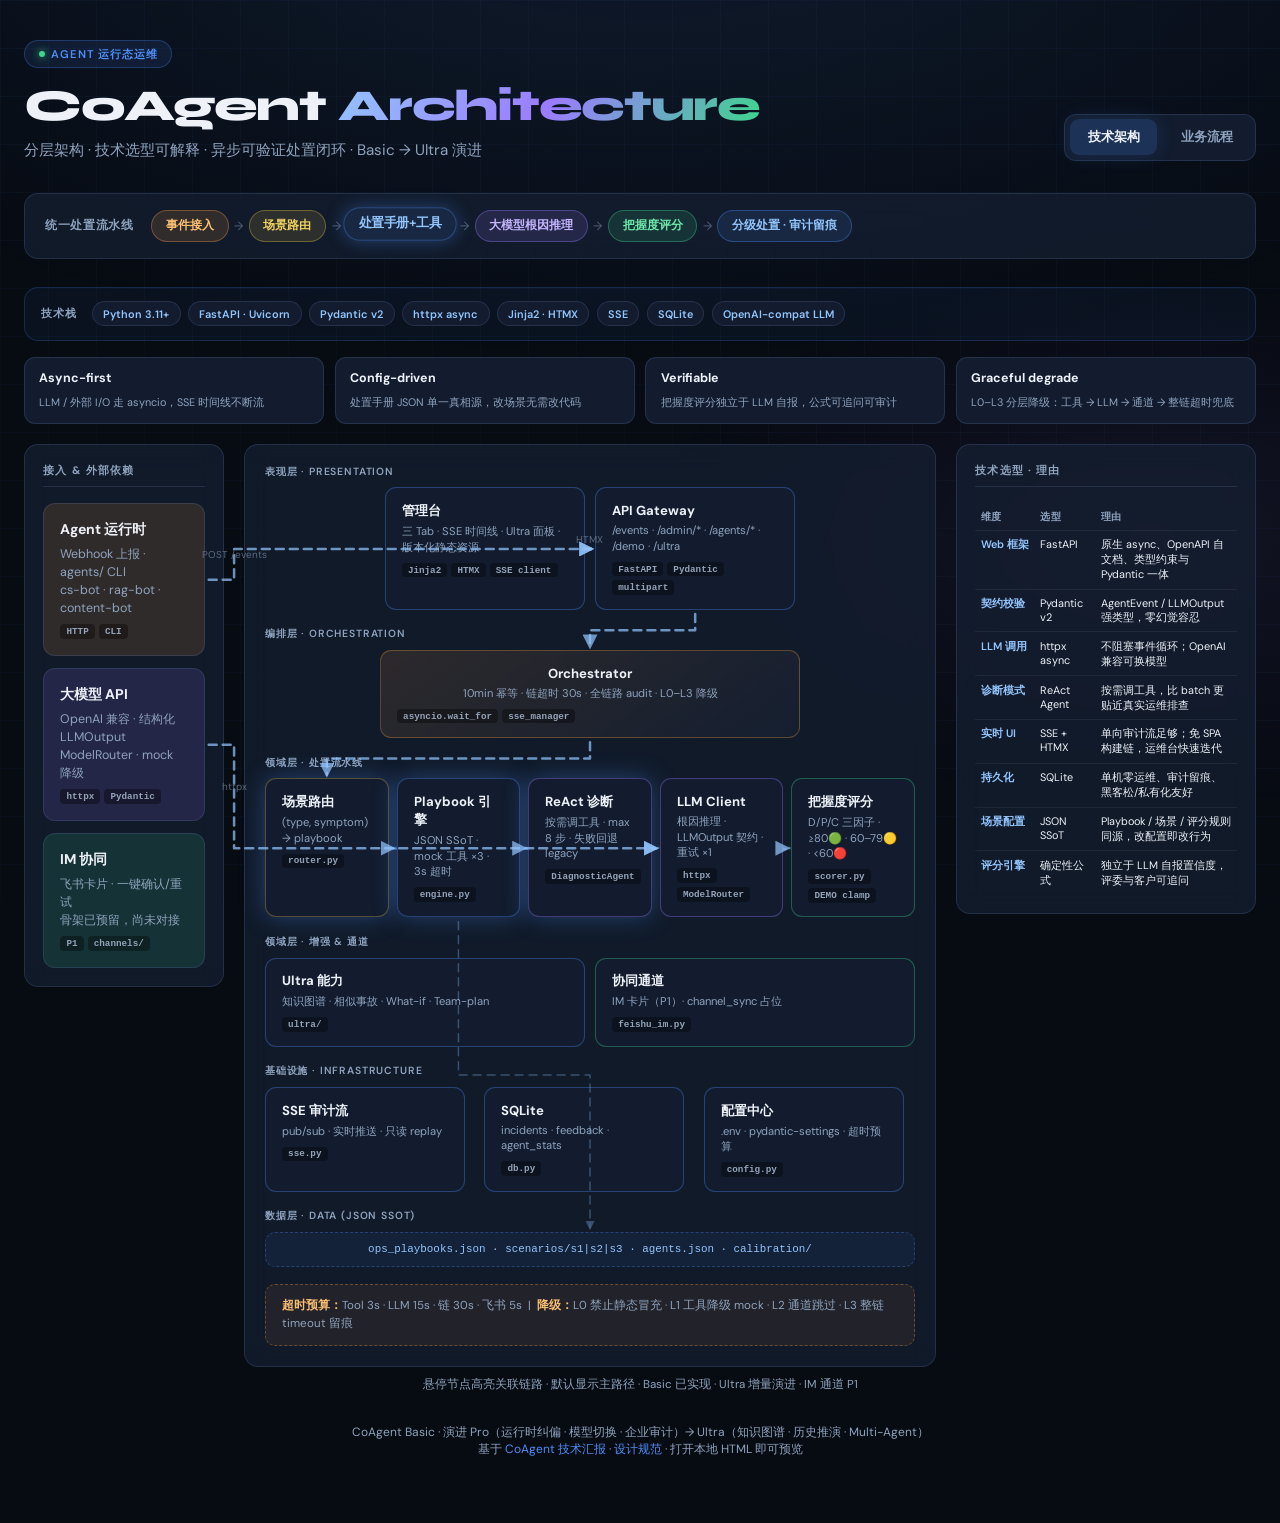
==== commit b098e6b0: "docs: 统一架构图连线为虚线，更新 README 开篇说明 架构图 SVG 与流水线轨道改用统一浅蓝虚线；README 调整为三段 hero 产品叙事。  Co-authored-by: Curs" ====
--- a/docs/diagrams/coagent-architecture.html
+++ b/docs/diagrams/coagent-architecture.html
@@ -30,6 +30,9 @@
       --radius: 14px;
       --font: "DM Sans", "PingFang SC", "Hiragino Sans GB", sans-serif;
       --display: "Syne", "PingFang SC", sans-serif;
+      --edge-color: rgba(147, 197, 253, 0.72);
+      --edge-color-dim: rgba(147, 197, 253, 0.38);
+      --edge-dash: 8 6;
     }
 
     * { box-sizing: border-box; margin: 0; padding: 0; }
@@ -394,14 +397,8 @@
       left: 6%;
       right: 6%;
       top: 50%;
-      height: 2px;
-      background: linear-gradient(
-        90deg,
-        rgba(77, 142, 247, 0.05),
-        rgba(77, 142, 247, 0.45) 20%,
-        rgba(77, 142, 247, 0.45) 80%,
-        rgba(77, 142, 247, 0.05)
-      );
+      height: 0;
+      border-top: 2px dashed var(--edge-color-dim);
       z-index: 1;
       pointer-events: none;
     }
@@ -413,7 +410,7 @@
       top: 50%;
       transform: translateY(-52%);
       font-size: 0.65rem;
-      color: rgba(147, 197, 253, 0.55);
+      color: var(--edge-color-dim);
       z-index: 4;
       pointer-events: none;
     }
@@ -464,13 +461,15 @@
 
     .flow-line {
       fill: none;
+      stroke: var(--edge-color);
+      stroke-dasharray: var(--edge-dash);
       stroke-linecap: round;
       stroke-linejoin: round;
       transition: opacity 0.25s, stroke-width 0.25s;
     }
 
     .flow-line.kind-primary {
-      stroke-width: 2.5;
+      stroke-width: 2;
       opacity: 0.72;
     }
 
@@ -478,7 +477,6 @@
     .flow-line.kind-feedback {
       stroke-width: 1.5;
       opacity: 0;
-      stroke-dasharray: 5 6;
       transition: opacity 0.2s;
     }
 
@@ -489,23 +487,20 @@
 
     .flow-line.kind-external {
       stroke-width: 2;
-      opacity: 0.55;
+      opacity: 0.6;
     }
 
     .flow-line.dimmed { opacity: 0.08 !important; }
 
     .flow-line.lit {
       opacity: 1 !important;
-      stroke-width: 3;
-    }
-
-    .flow-line.lit.kind-primary {
-      stroke-dasharray: none;
-    }
-
-    .flow-line.lit.kind-primary.hover-flow {
-      stroke-dasharray: 10 8;
-      animation: dash 1s linear infinite;
+      stroke-width: 2.5;
+      stroke: var(--edge-color);
+      stroke-dasharray: var(--edge-dash);
+    }
+
+    .flow-line.lit.hover-flow {
+      animation: dash 1.2s linear infinite;
     }
 
     @keyframes dash {
@@ -609,9 +604,10 @@
     .flow-step p { font-size: 0.75rem; color: var(--muted); line-height: 1.45; }
 
     .flow-connector {
-      width: 2px;
+      width: 0;
       height: 28px;
-      background: linear-gradient(to bottom, var(--accent), transparent);
+      border-left: 2px dashed var(--edge-color-dim);
+      margin: 0 auto;
       position: relative;
     }
 
@@ -622,8 +618,8 @@
       left: 50%;
       transform: translateX(-50%);
       border: 5px solid transparent;
-      border-top-color: var(--accent);
-      opacity: 0.6;
+      border-top-color: var(--edge-color-dim);
+      opacity: 0.85;
     }
 
     .branch-row {
@@ -1160,23 +1156,24 @@
     };
 
     /** always=true 默认显示；false 仅悬停相关节点时显示 */
+    const LINE_COLOR = "rgba(147, 197, 253, 0.72)";
     const EDGES = [
-      { id: "e1", from: "agent", to: "api", fromSide: "right", toSide: "left", kind: "external", color: "#f59e42", label: "POST /events", route: "cross-column", always: true },
-      { id: "e2", from: "admin", to: "api", fromSide: "right", toSide: "left", kind: "primary", color: "#4d8ef7", label: "HTMX", route: "horizontal", always: true },
-      { id: "e3", from: "api", to: "orch", fromSide: "bottom", toSide: "top", kind: "primary", color: "#4d8ef7", route: "vertical", always: true },
-      { id: "e4", from: "orch", to: "router", fromSide: "bottom", toSide: "top", kind: "primary", color: "#f59e42", route: "vertical", always: true },
-      { id: "e4b", from: "router", to: "playbook", fromSide: "right", toSide: "left", kind: "primary", color: "#f59e42", route: "horizontal", always: true },
-      { id: "e5", from: "playbook", to: "diag", fromSide: "right", toSide: "left", kind: "primary", color: "#9b7bff", route: "horizontal", always: true },
-      { id: "e6", from: "diag", to: "llm", fromSide: "right", toSide: "left", kind: "primary", color: "#9b7bff", route: "horizontal", always: true },
-      { id: "e7", from: "llm", to: "scorer", fromSide: "right", toSide: "left", kind: "primary", color: "#3dd68c", route: "horizontal", always: true },
-      { id: "e8", from: "llm-ext", to: "llm", fromSide: "right", toSide: "left", kind: "external", color: "#9b7bff", label: "httpx", route: "cross-column", always: true },
-      { id: "e9", from: "scorer", to: "channel", fromSide: "bottom", toSide: "top", kind: "feedback", color: "#64748b", label: "P1", route: "vertical", always: false },
-      { id: "e14", from: "channel", to: "feishu", fromSide: "left", toSide: "right", kind: "external", color: "#64748b", route: "cross-column", always: false },
-      { id: "e15", from: "scorer", to: "ultra", fromSide: "bottom", toSide: "top", kind: "secondary", color: "#64748b", route: "vertical", always: false },
-      { id: "e11", from: "sse", to: "admin", fromSide: "top", toSide: "bottom", kind: "feedback", color: "#64748b", label: "SSE", route: "left-rail", always: false },
-      { id: "e10", from: "orch", to: "sse", fromSide: "bottom", toSide: "top", kind: "secondary", color: "#64748b", route: "right-rail", always: false },
-      { id: "e12", from: "orch", to: "db", fromSide: "bottom", toSide: "top", kind: "secondary", color: "#64748b", route: "right-rail-db", always: false },
-      { id: "e13", from: "playbook", to: "data", fromSide: "bottom", toSide: "top", kind: "secondary", color: "#64748b", route: "vertical", always: false },
+      { id: "e1", from: "agent", to: "api", fromSide: "right", toSide: "left", kind: "external", label: "POST /events", route: "cross-column", always: true },
+      { id: "e2", from: "admin", to: "api", fromSide: "right", toSide: "left", kind: "primary", label: "HTMX", route: "horizontal", always: true },
+      { id: "e3", from: "api", to: "orch", fromSide: "bottom", toSide: "top", kind: "primary", route: "vertical", always: true },
+      { id: "e4", from: "orch", to: "router", fromSide: "bottom", toSide: "top", kind: "primary", route: "vertical", always: true },
+      { id: "e4b", from: "router", to: "playbook", fromSide: "right", toSide: "left", kind: "primary", route: "horizontal", always: true },
+      { id: "e5", from: "playbook", to: "diag", fromSide: "right", toSide: "left", kind: "primary", route: "horizontal", always: true },
+      { id: "e6", from: "diag", to: "llm", fromSide: "right", toSide: "left", kind: "primary", route: "horizontal", always: true },
+      { id: "e7", from: "llm", to: "scorer", fromSide: "right", toSide: "left", kind: "primary", route: "horizontal", always: true },
+      { id: "e8", from: "llm-ext", to: "llm", fromSide: "right", toSide: "left", kind: "external", label: "httpx", route: "cross-column", always: true },
+      { id: "e9", from: "scorer", to: "channel", fromSide: "bottom", toSide: "top", kind: "feedback", label: "P1", route: "vertical", always: false },
+      { id: "e14", from: "channel", to: "feishu", fromSide: "left", toSide: "right", kind: "external", route: "cross-column", always: false },
+      { id: "e15", from: "scorer", to: "ultra", fromSide: "bottom", toSide: "top", kind: "secondary", route: "vertical", always: false },
+      { id: "e11", from: "sse", to: "admin", fromSide: "top", toSide: "bottom", kind: "feedback", label: "SSE", route: "left-rail", always: false },
+      { id: "e10", from: "orch", to: "sse", fromSide: "bottom", toSide: "top", kind: "secondary", route: "right-rail", always: false },
+      { id: "e12", from: "orch", to: "db", fromSide: "bottom", toSide: "top", kind: "secondary", route: "right-rail-db", always: false },
+      { id: "e13", from: "playbook", to: "data", fromSide: "bottom", toSide: "top", kind: "secondary", route: "vertical", always: false },
     ];
 
     let activeNode = null;
@@ -1328,7 +1325,7 @@
           const [lx, ly] = labelPoint(d);
           labels = `<text class="edge-label lit" x="${lx}" y="${ly - 6}" text-anchor="middle">${edge.label}</text>`;
         }
-        return `<path class="${cls}" d="${d}" stroke="${edge.color}" marker-end="url(#arrow)" data-edge="${edge.id}"/>${labels}`;
+        return `<path class="${cls}" d="${d}" stroke="${LINE_COLOR}" marker-end="url(#arrow)" data-edge="${edge.id}"/>${labels}`;
       });
 
       svg.innerHTML = defs + parts.join("");
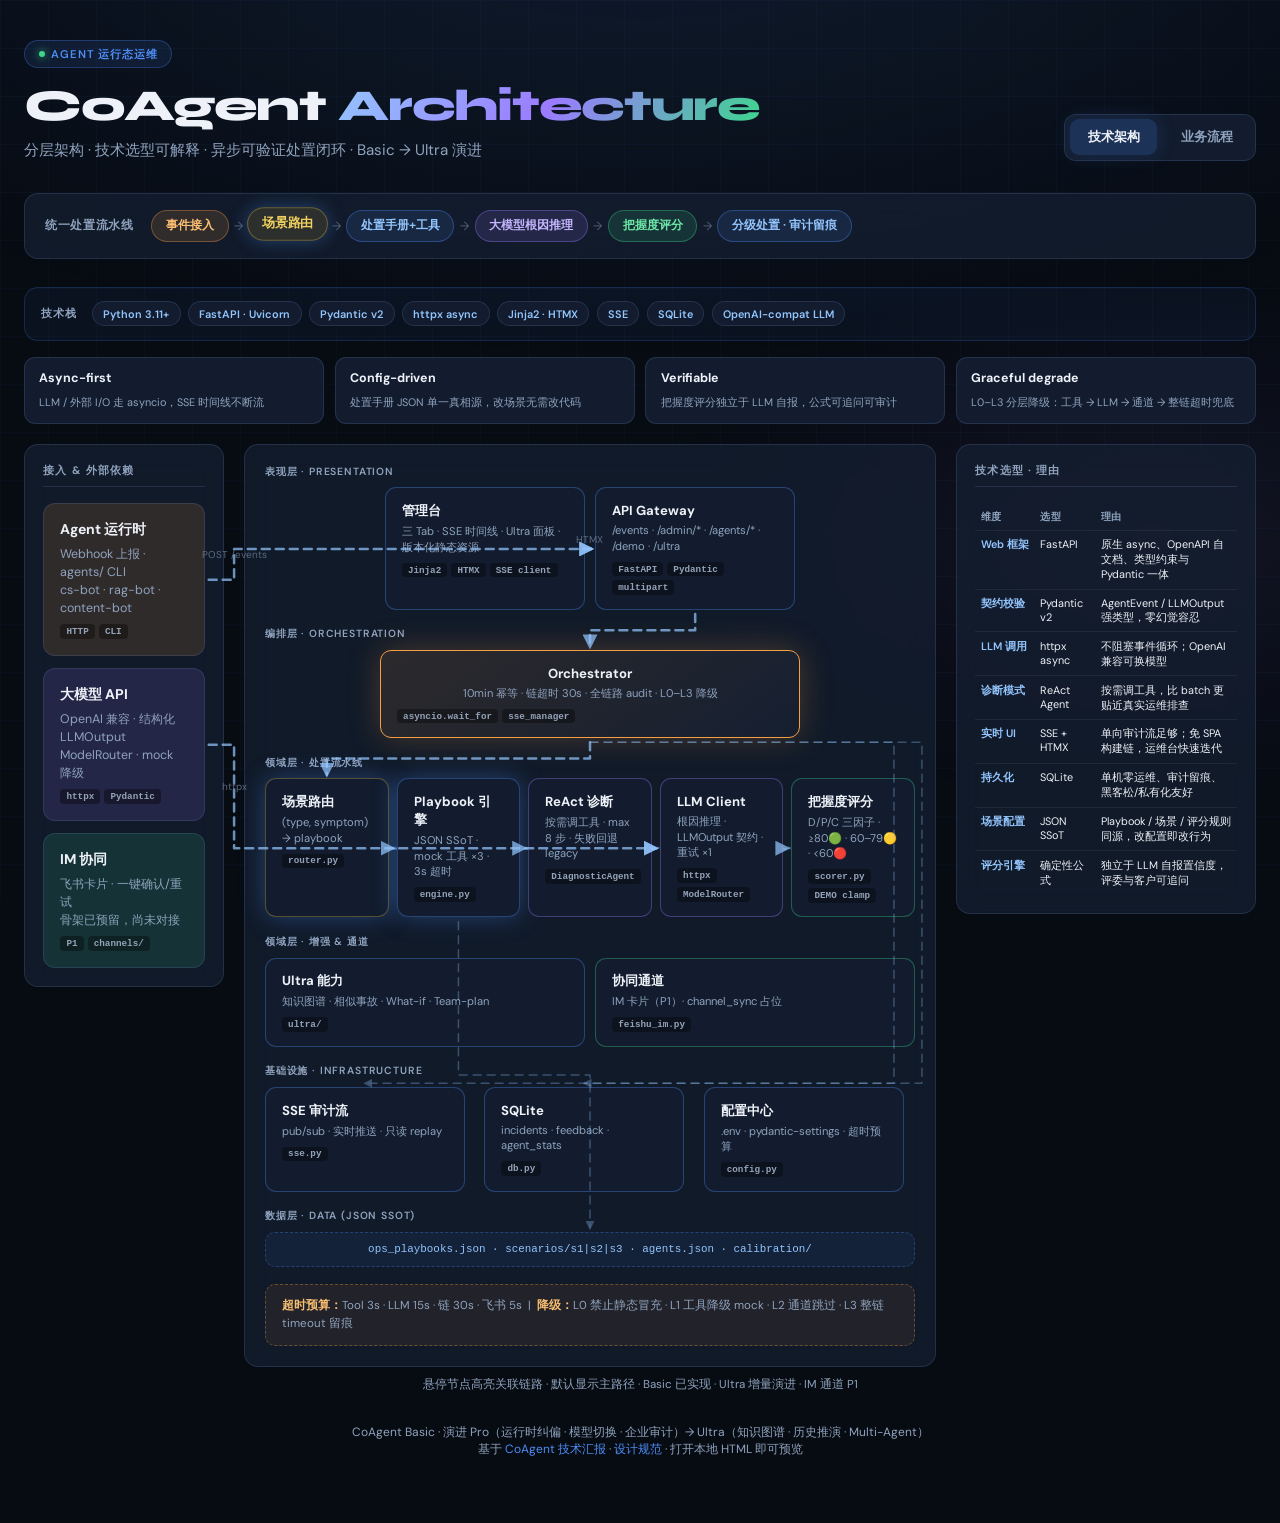
==== commit 2c0893fa: "docs(deck): refine roadshow story and visuals" ====
--- a/docs/diagrams/coagent-architecture.html
+++ b/docs/diagrams/coagent-architecture.html
@@ -4,6 +4,11 @@
   <meta charset="UTF-8" />
   <meta name="viewport" content="width=device-width, initial-scale=1.0" />
   <title>CoAgent · 技术架构</title>
+  <script>
+    if (new URLSearchParams(window.location.search).get("embed") === "slide") {
+      document.documentElement.classList.add("embed-slide");
+    }
+  </script>
   <link rel="preconnect" href="https://fonts.googleapis.com" />
   <link rel="preconnect" href="https://fonts.gstatic.com" crossorigin />
   <link href="https://fonts.googleapis.com/css2?family=DM+Sans:ital,opsz,wght@0,9..40,400;0,9..40,500;0,9..40,600;0,9..40,700;1,9..40,400&family=Syne:wght@600;700;800&display=swap" rel="stylesheet" />
@@ -837,6 +842,152 @@
     }
 
     .degrade-bar strong { color: #fbbf72; }
+
+    /* 路演嵌入模式：保留同一份架构 DOM 与交互，只压缩为 16:9 页面内的概览。 */
+    html.embed-slide,
+    html.embed-slide body {
+      width: 100%;
+      height: 100%;
+      min-height: 0;
+      overflow: hidden;
+    }
+
+    .embed-slide .wrap {
+      max-width: none;
+      width: 100%;
+      padding: 0;
+    }
+
+    .embed-slide header,
+    .embed-slide .pipeline-strip,
+    .embed-slide .principles-grid,
+    .embed-slide #view-flow,
+    .embed-slide footer,
+    .embed-slide .arch-hint,
+    .embed-slide .arch-grid > aside:last-child {
+      display: none !important;
+    }
+
+    .embed-slide #view-arch {
+      display: block;
+    }
+
+    .embed-slide .tech-stack-bar {
+      flex-wrap: nowrap;
+      gap: 0.32rem;
+      margin-bottom: 0.5rem;
+      padding: 0.5rem 0.65rem;
+      border-radius: 9px;
+      overflow: hidden;
+    }
+
+    .embed-slide .tech-stack-bar .stack-label {
+      margin-right: 0.2rem;
+    }
+
+    .embed-slide .tech-pill {
+      padding: 0.24rem 0.52rem;
+      font-size: 0.64rem;
+      white-space: nowrap;
+    }
+
+    .embed-slide .arch-grid {
+      grid-template-columns: 178px minmax(0, 1fr);
+      gap: 0.55rem;
+    }
+
+    .embed-slide .panel {
+      padding: 0.65rem;
+      border-radius: 10px;
+    }
+
+    .embed-slide .panel-title {
+      margin-bottom: 0.55rem;
+      padding-bottom: 0.35rem;
+    }
+
+    .embed-slide .ext-node {
+      margin-bottom: 0.45rem;
+      padding: 0.58rem 0.65rem;
+      border-radius: 8px;
+    }
+
+    .embed-slide .ext-node h3 {
+      margin-bottom: 0.18rem;
+      font-size: 0.72rem;
+    }
+
+    .embed-slide .ext-node p {
+      font-size: 0.6rem;
+      line-height: 1.25;
+    }
+
+    .embed-slide .core {
+      min-height: 0;
+      padding: 0.65rem;
+    }
+
+    .embed-slide .layer {
+      margin-bottom: 0.42rem;
+    }
+
+    .embed-slide .layer-label {
+      margin-bottom: 0.24rem;
+      font-size: 0.52rem;
+    }
+
+    .embed-slide .layer-row,
+    .embed-slide .layer-ultra .layer-row {
+      gap: 0.4rem;
+    }
+
+    .embed-slide .pipeline-row,
+    .embed-slide .infra-row {
+      gap: 0.35rem;
+    }
+
+    .embed-slide .node {
+      min-width: 0;
+      padding: 0.48rem 0.58rem;
+      border-radius: 8px;
+    }
+
+    .embed-slide .node.hero {
+      max-width: 360px;
+    }
+
+    .embed-slide .node-name {
+      margin-bottom: 0.12rem;
+      font-size: 0.68rem;
+    }
+
+    .embed-slide .node-desc {
+      font-size: 0.54rem;
+      line-height: 1.22;
+    }
+
+    .embed-slide .tech-tags {
+      gap: 0.16rem;
+      margin-top: 0.22rem;
+    }
+
+    .embed-slide .tech-tags span {
+      padding: 0.08rem 0.26rem;
+      font-size: 0.46rem;
+    }
+
+    .embed-slide .data-bar {
+      margin-top: 0.2rem;
+      padding: 0.38rem 0.55rem;
+      font-size: 0.54rem;
+    }
+
+    .embed-slide .degrade-bar {
+      margin-top: 0.42rem;
+      padding: 0.42rem 0.6rem;
+      font-size: 0.54rem;
+      line-height: 1.3;
+    }
   </style>
 </head>
 <body>
